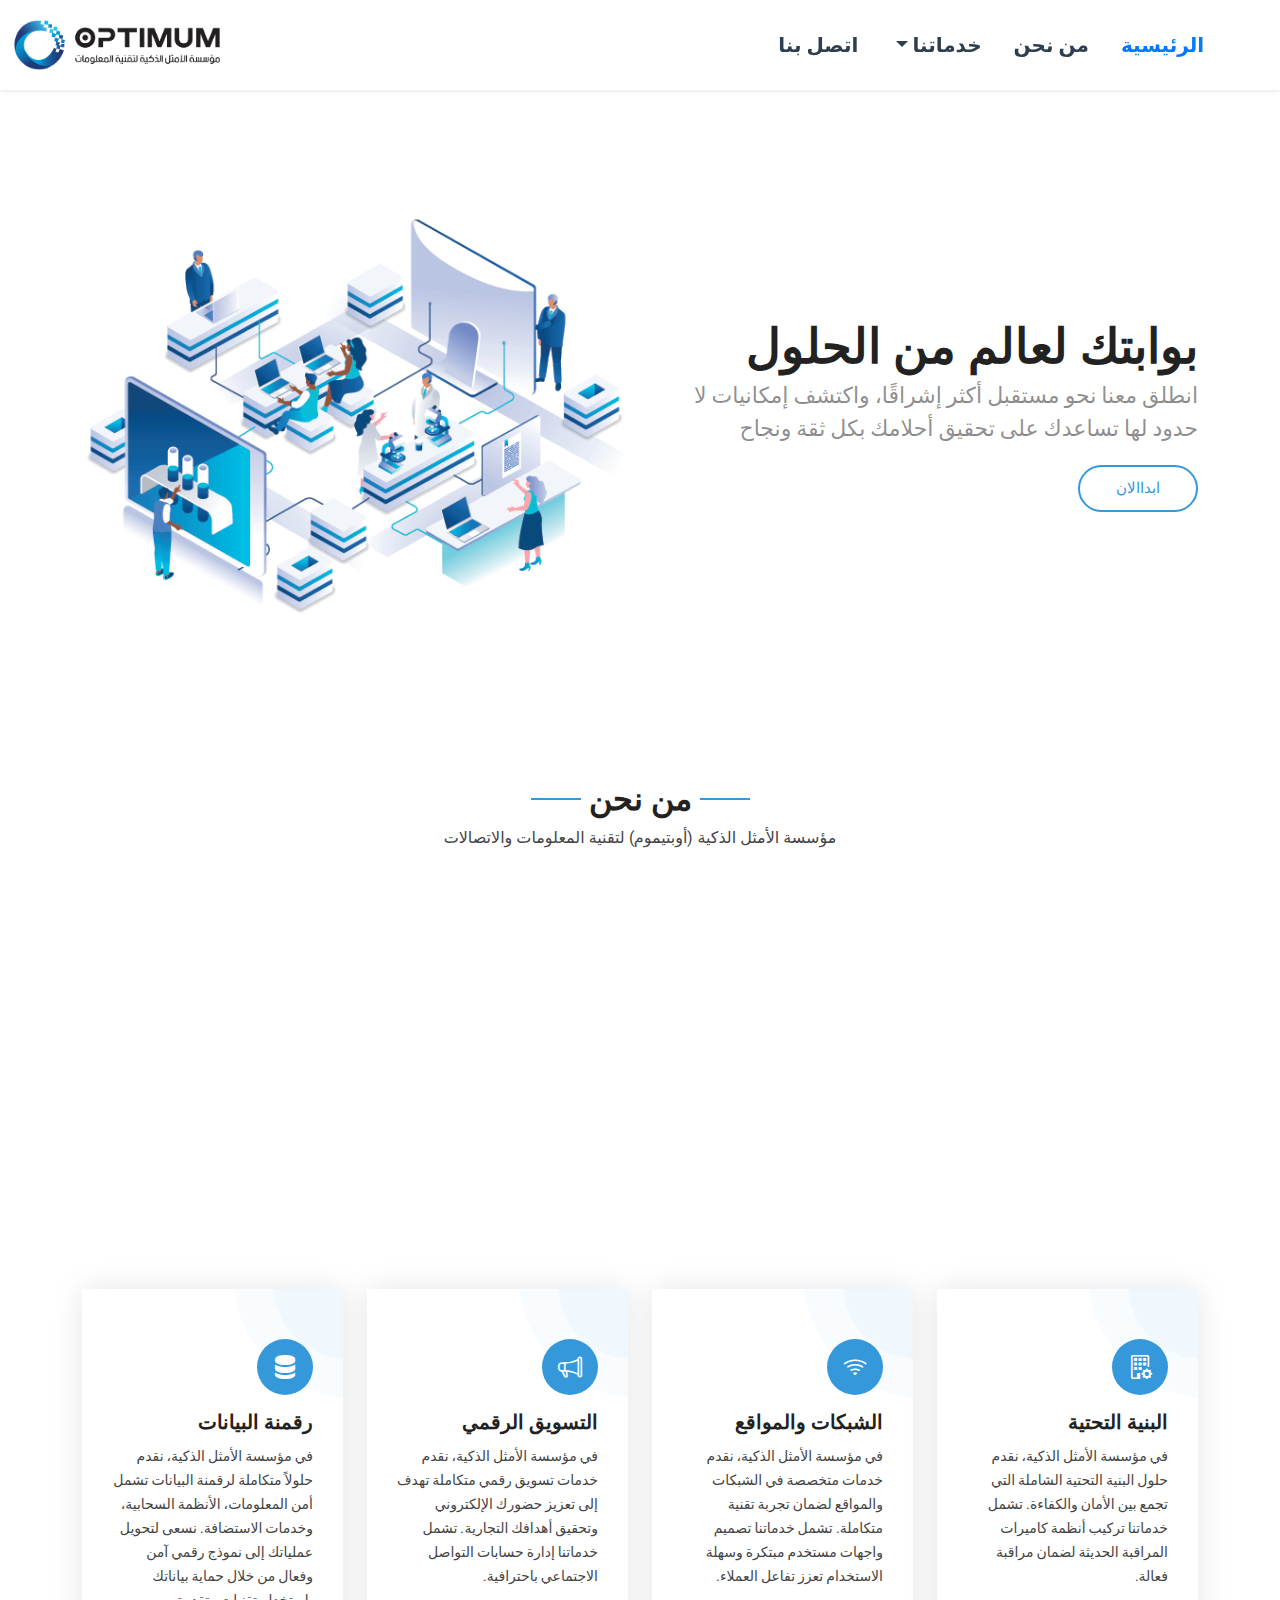
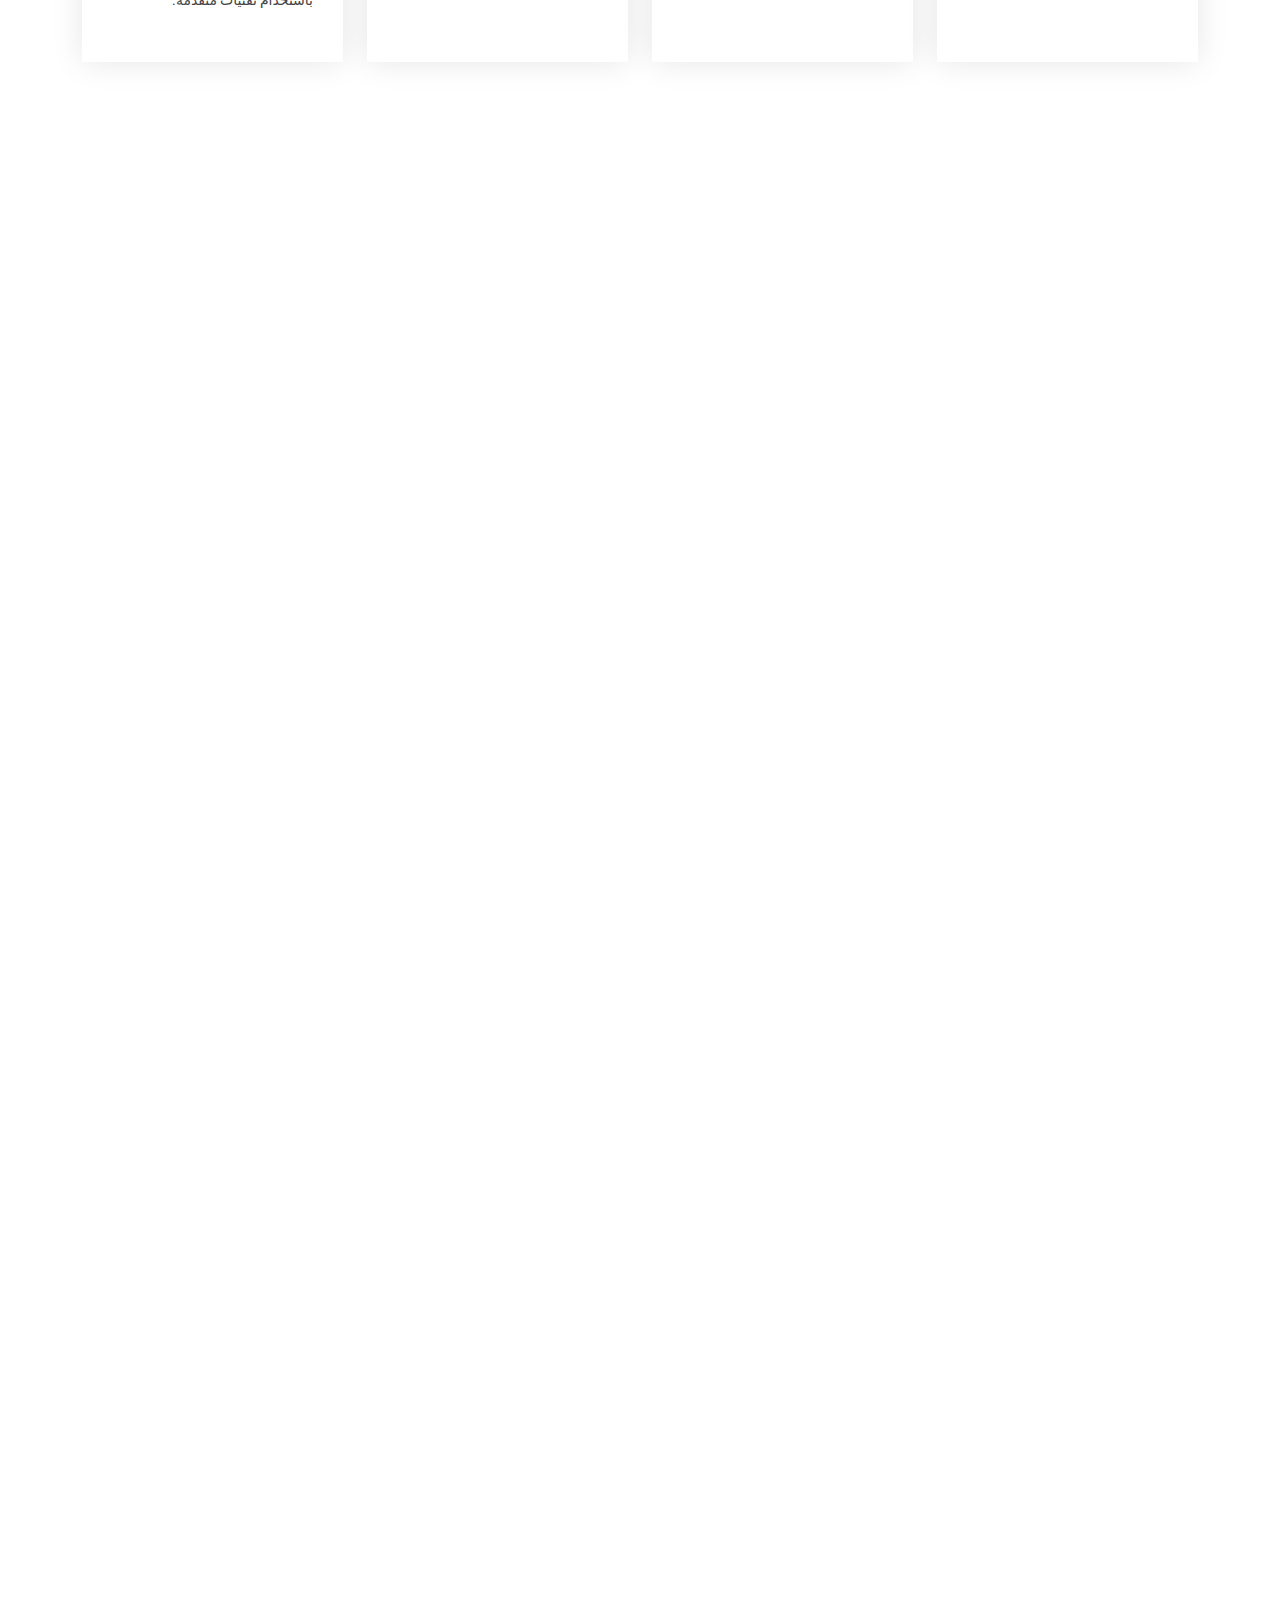
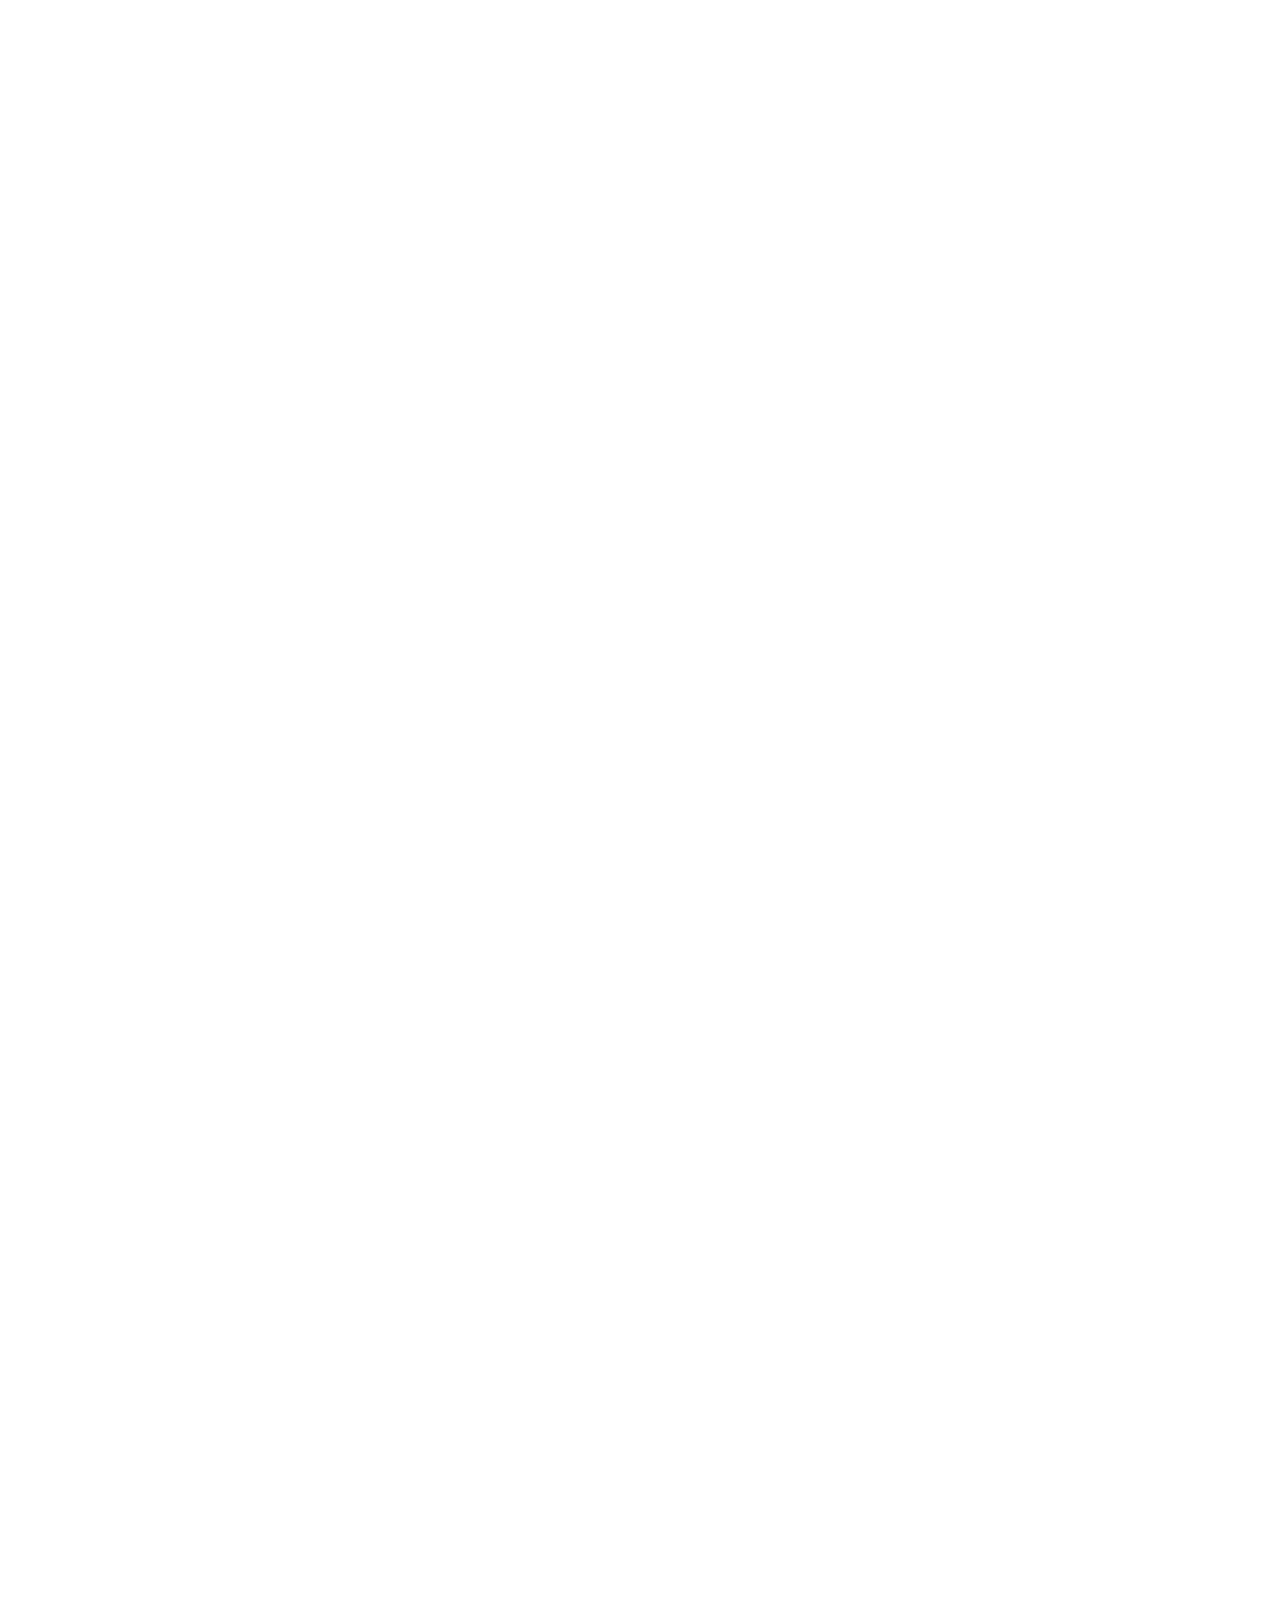
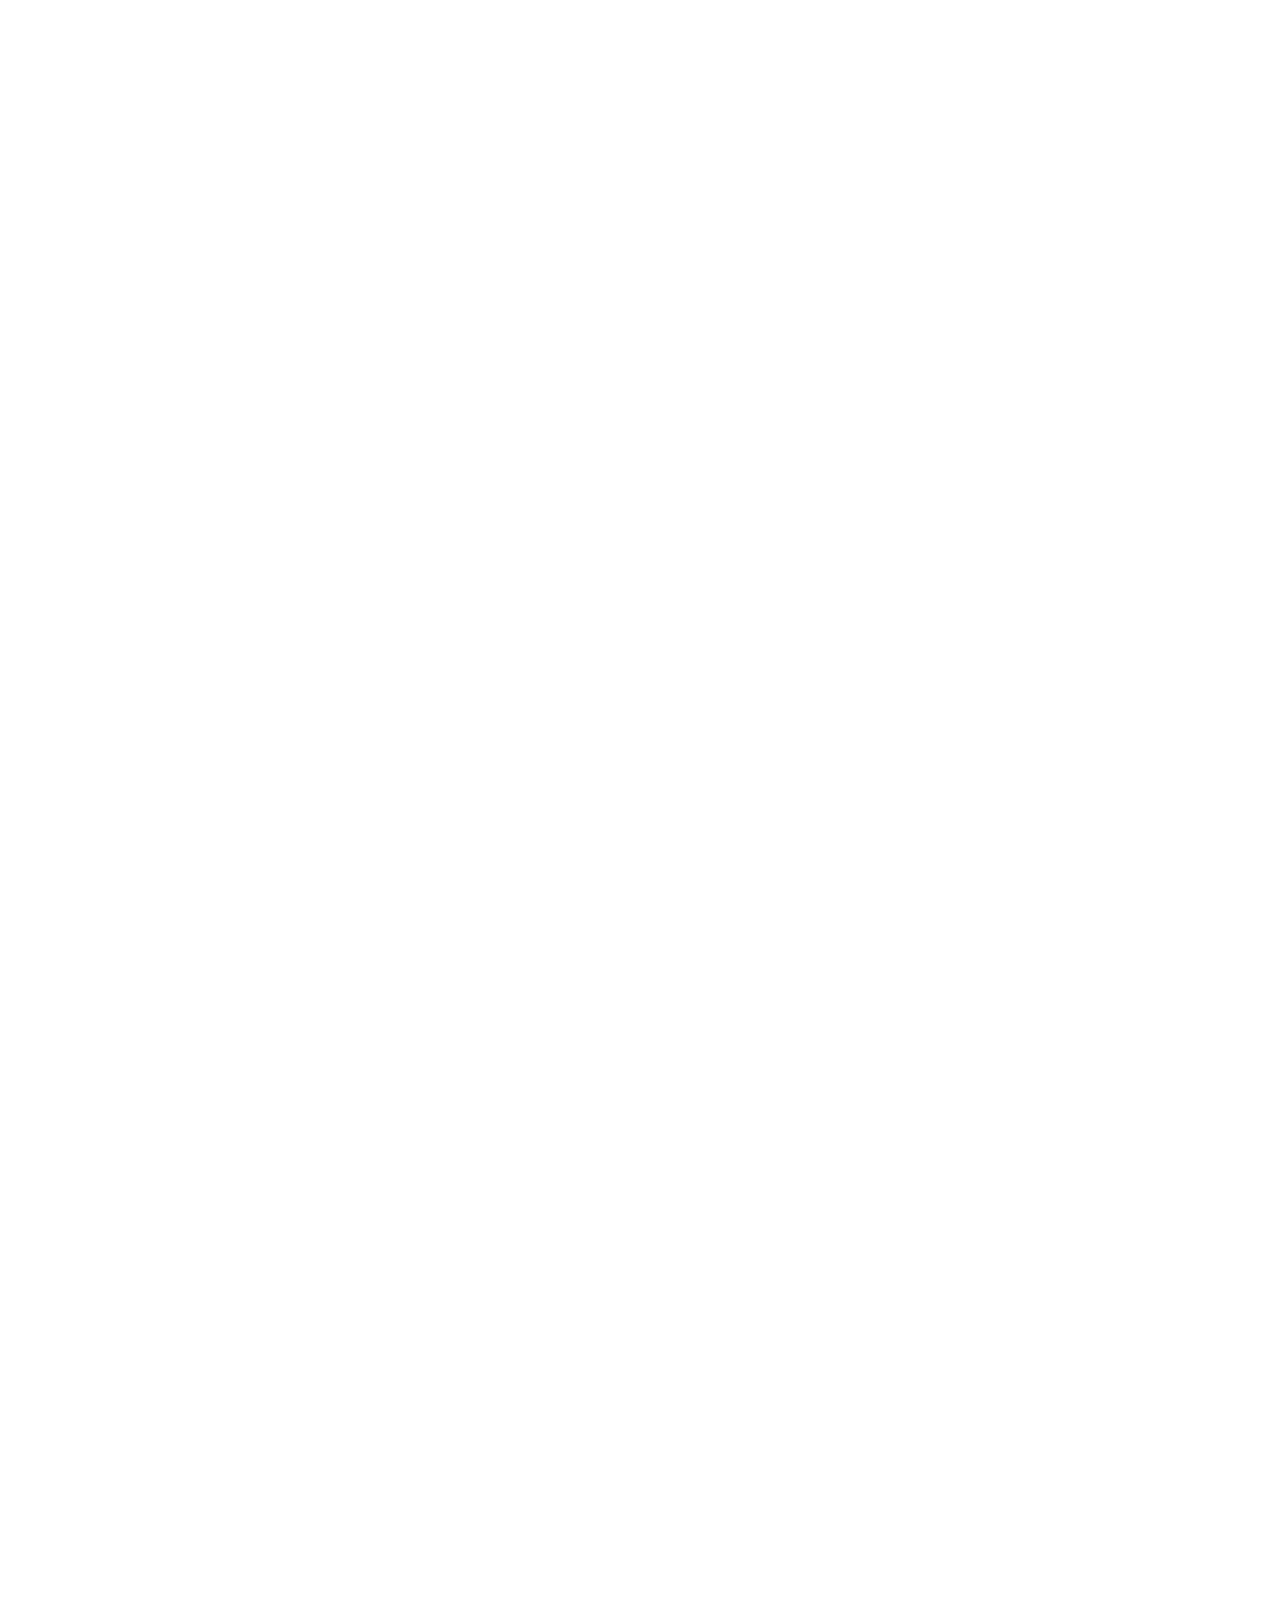
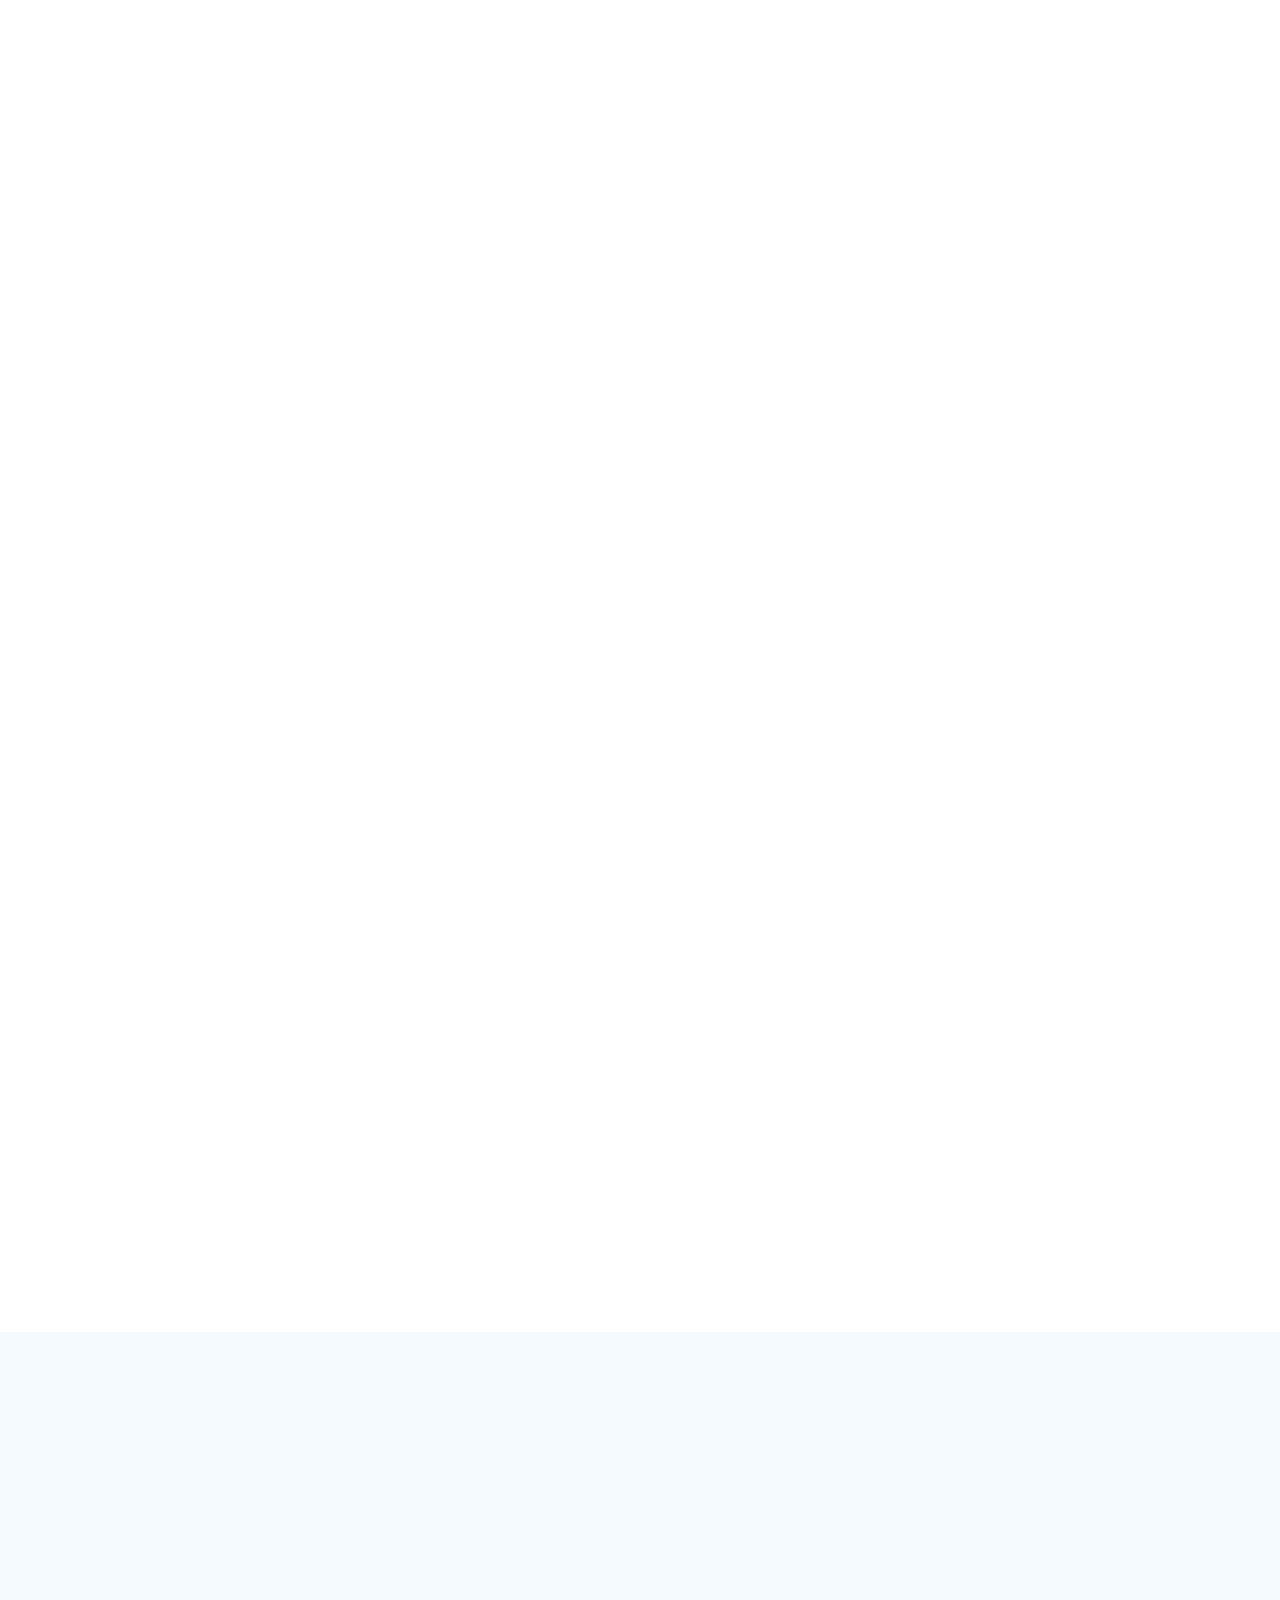
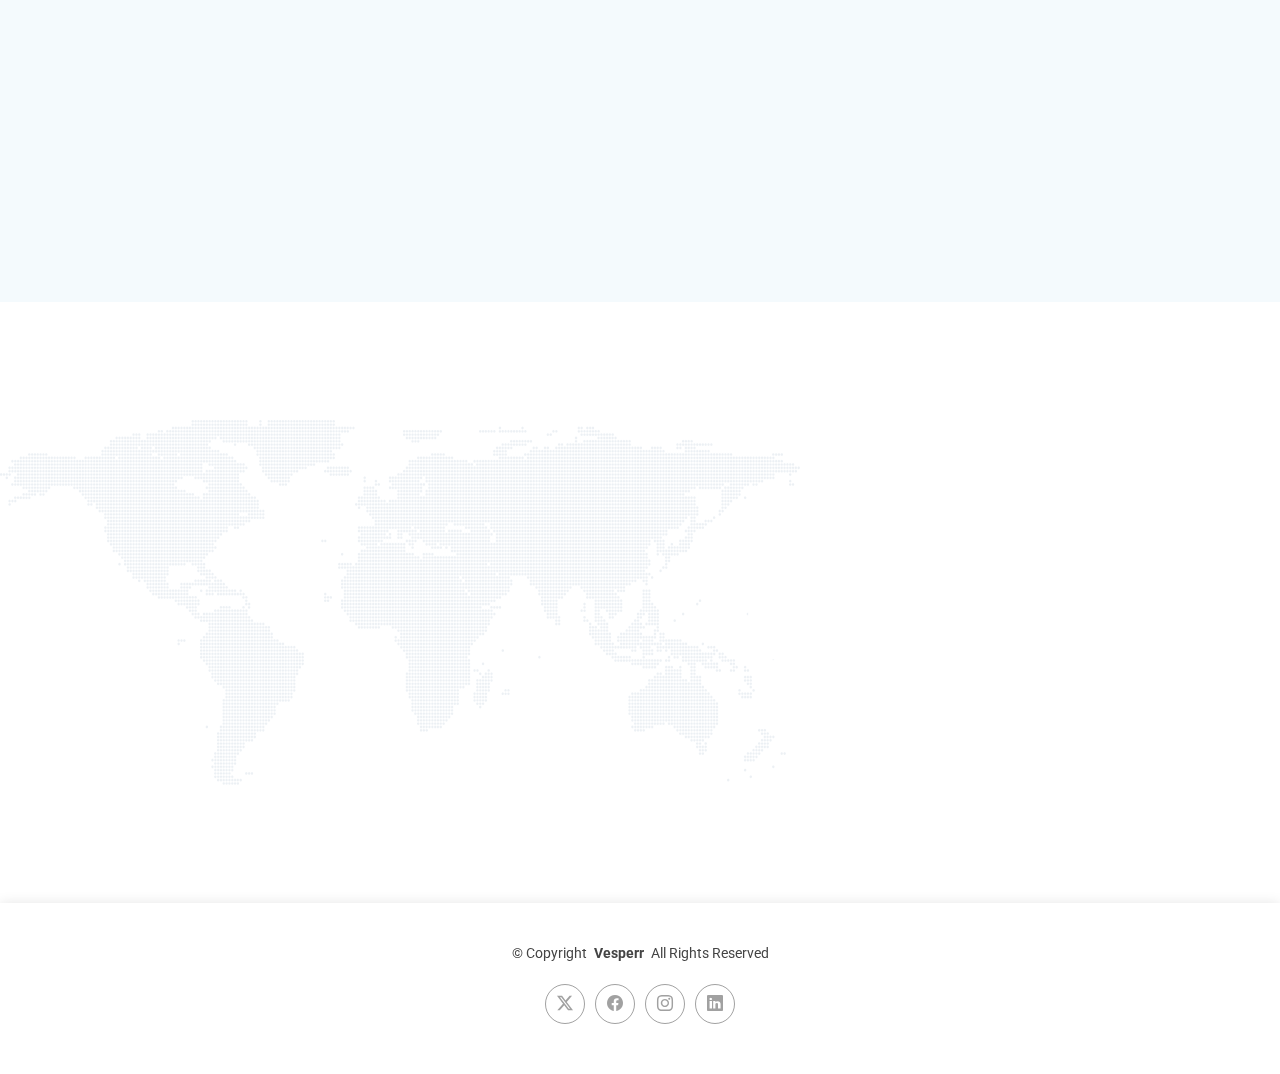
==== index.html @ 9bf0bbbc "first commit" ====
<!DOCTYPE html>
<html lang="en">
  <head>
    <meta charset="utf-8" />
    <meta content="width=device-width, initial-scale=1.0" name="viewport" />
    <title>Index - Vesperr Bootstrap Template</title>
    <meta name="description" content="" />
    <meta name="keywords" content="" />

    <!-- Favicons -->
    <link href="assets/img/favicon.png" rel="icon" />
    <link href="assets/img/apple-touch-icon.png" rel="apple-touch-icon" />

    <!-- Fonts -->
    <link href="https://fonts.googleapis.com" rel="preconnect" />
    <link href="https://fonts.gstatic.com" rel="preconnect" crossorigin />
    <link
      href="https://fonts.googleapis.com/css2?family=Roboto:ital,wght@0,100;0,300;0,400;0,500;0,700;0,900;1,100;1,300;1,400;1,500;1,700;1,900&family=Poppins:ital,wght@0,100;0,200;0,300;0,400;0,500;0,600;0,700;0,800;0,900;1,100;1,200;1,300;1,400;1,500;1,600;1,700;1,800;1,900&family=Raleway:ital,wght@0,100;0,200;0,300;0,400;0,500;0,600;0,700;0,800;0,900;1,100;1,200;1,300;1,400;1,500;1,600;1,700;1,800;1,900&display=swap"
      rel="stylesheet"
    />

    <!-- Vendor CSS Files -->
    <link
      href="assets/vendor/bootstrap/css/bootstrap.min.css"
      rel="stylesheet"
    />
    <link
      href="assets/vendor/bootstrap-icons/bootstrap-icons.css"
      rel="stylesheet"
    />
    <link href="assets/vendor/aos/aos.css" rel="stylesheet" />
    <link
      href="assets/vendor/glightbox/css/glightbox.min.css"
      rel="stylesheet"
    />
    <link href="assets/vendor/swiper/swiper-bundle.min.css" rel="stylesheet" />

    <!-- Main CSS File -->
    <link href="assets/css/main.css" rel="stylesheet" />
    <!--JS-->
    <script src="https://cdn.jsdelivr.net/npm/bootstrap@5.3.0/dist/js/bootstrap.bundle.min.js"></script>

    <!-- =======================================================
  * Template Name: Vesperr
  * Template URL: https://bootstrapmade.com/vesperr-free-bootstrap-template/
  * Updated: Aug 07 2024 with Bootstrap v5.3.3
  * Author: BootstrapMade.com
  * License: https://bootstrapmade.com/license/
  ======================================================== -->
  </head>

  <body class="index-page "data-bs-spy="scroll" data-bs-target="#navbar">
  
    <nav class="navbar navbar-expand-lg bg-white shadow-sm sticky-top">
      <div class="container-fluid">
        <!-- Logo -->
        <a class="navbar-brand" href="#">
          <img src="/assets/img/logoM.png" alt="logo" width="170" height="50">
        </a>
        
        <!-- Mobile Toggle Button -->
        <button class="navbar-toggler" type="button" data-bs-toggle="collapse" data-bs-target="#navbarSupportedContent" aria-controls="navbarSupportedContent" aria-expanded="false" aria-label="Toggle navigation">
          <span class="navbar-toggler-icon"></span>
        </button>
    
        <!-- Navigation Items -->
        <div class="collapse navbar-collapse" id="navbarSupportedContent">
          <ul class="navbar-nav ms-auto mb-2 mb-lg-0" dir="rtl">
            <!-- Home -->
            <li class="nav-item me-3">
              <a class="nav-link" href="#hero">الرئيسية</a>
            </li>
    
            <!-- About -->
            <li class="nav-item me-3">
              <a class="nav-link" href="#aboutt">من نحن</a>
            </li>
    
            <!-- Services Dropdown -->
            <li class="nav-item dropdown me-3">
              <a class="nav-link dropdown-toggle" href="#services" role="button" data-bs-toggle="dropdown" data-bs-auto-close="outside" aria-expanded="false">
                خدماتنا
              </a>
              <ul class="dropdown-menu dropdown-menu-end">
                <!--iNFUSTUC-->
                <li class="dropstart">
                  <a class="dropdown-item dropdown-toggle" data-bs-toggle="dropdown">
                    البنية التحتية
                  </a>
                  <ul class="dropdown-menu">
                    <li><a href="#surveillance-section" class="dropdown-item bg-light"  id="surveillance-link"> كاميرات المراقبة </a></li>
                    <li><a href="#Security-Door" class="dropdown-item bg-light"> البوابات الامنية </a></li>
                    <li><a href="#infu-card" class="dropdown-item bg-light"> البنية التحتية</a></li>
                    <li><a href="#bms-card" class="dropdown-item bg-light">  نظام إدارة المباني (BMS)</a></li>
                    <li><a href="#house-card" class="dropdown-item bg-light">  التحكم الذكي بالمنازل  </a></li>
                    <li><a href="#bio-card" class="dropdown-item bg-light">  الأجهزة البيومترية </a></li>
                  </ul>
                </li>

                    <!-- Networks Submenu -->
                    <li class="dropstart">
                      <a class="dropdown-item dropdown-toggle" data-bs-toggle="dropdown" href="#">
                        الشبكات والمواقع
                      </a>
                      <ul class="dropdown-menu">
                        <li><a href="#Network-card" class="dropdown-item bg-light">الشبكات والاتصالات</a></li>
                        <li><a href="#web-card" class="dropdown-item bg-light">تطوير المواقع</a></li>
                        <li><a href="#ui-card" class="dropdown-item bg-light">واجهات المستخدم UI/UX</a></li>
                        <li><a href="#cent-card" class="dropdown-item bg-light">  السنترالات</a></li>
                        <li><a href="#gps-card" class="dropdown-item bg-light">  GPS</a></li>
                      </ul>
                    </li>

                       <!-- Marketing Submenu -->
                       <li class="dropstart">
                        <a class="dropdown-item dropdown-toggle" data-bs-toggle="dropdown" href="#">
                          التسويق الرقمي
                        </a>
                        <ul class="dropdown-menu">
                          <li><a href="#social-card" class="dropdown-item bg-light"> إدارة حسابات التواصل الاجتماعي </a></li>
                          <li><a href="#analyes-card" class="dropdown-item bg-light"> تحليل واستراتيجيات </a></li>
                          <li><a href="#graph-card" class="dropdown-item bg-light">  تصميم الجرافيكي</a></li>
                          <li><a href="#plan-card" class="dropdown-item bg-light">   خطط تسويقية</a></li>
                          <li><a href="#seo-card" class="dropdown-item bg-light">  SEO/SEM </a></li>
                          <li><a href="#cgi-card" class="dropdown-item bg-light">   CGI/VFX</a></li>
                          <li><a href="#ppc-card" class="dropdown-item bg-light">  الدفع مقابل النقرة (PPC)</a></li>
                        </ul>
                      </li>

                <!-- Data Digitization Submenu -->
                <li class="dropstart">
                  <a class="dropdown-item dropdown-toggle" data-bs-toggle="dropdown">
                    رقمنة البيانات
                  </a>
                  <ul class="dropdown-menu">
                    <li><a href="#cyber-card" class="dropdown-item bg-light">امن المعلومات</a></li>
                    <li><a href="#cloud-card" class="dropdown-item bg-light">الانظمة السحابية</a></li>
                    <li><a href="#domain-card" class="dropdown-item bg-light">الاستضافات</a></li>
                  </ul>
                </li>
    
            
    
     
              </ul>
            </li>
    
            <!-- Contact -->
            <li class="nav-item me-3">
              <a class="nav-link active" aria-current="page" href="#contact">اتصل بنا</a>
            </li>
          </ul>
        </div>
      </div>
    </nav>

    <script>
      document.addEventListener("DOMContentLoaded", function() {
          document.querySelectorAll('a[href^="#"]').forEach(anchor => {
              anchor.addEventListener('click', function(event) {
                  let target = document.querySelector(this.getAttribute('href'));
                  if (target) {
                      event.preventDefault();
                      
                      let navbarHeight = document.querySelector('.navbar').offsetHeight; // Get navbar height
                      let targetPosition = target.getBoundingClientRect().top + window.scrollY - navbarHeight - 20; // Adjust offset
      
                      window.scrollTo({
                          top: targetPosition,
                          behavior: 'smooth'
                      });
                  }
              });
          });
      });
      </script>


    <script>
document.addEventListener("DOMContentLoaded", function () {
  let navbarToggler = document.querySelector(".navbar-toggler");
  let navbarCollapse = document.querySelector(".navbar-collapse");
  let navLinks = document.querySelectorAll(".navbar-nav .nav-link:not(.dropdown-toggle)");
  let finalDropdownItems = document.querySelectorAll(".dropdown-menu .dropdown-item:not(.dropdown-toggle)");
  let dropdownToggles = document.querySelectorAll(".dropdown-toggle");

  // Function to check if the screen width is mobile
  function isMobile() {
    return window.innerWidth <= 991; // You can adjust this value based on your breakpoint for mobile
  }

  // Toggle navbar collapse when clicking the toggler button (only for mobile)
  navbarToggler.addEventListener("click", function (event) {
    event.stopPropagation(); // Prevent triggering the document click event
    if (isMobile()) {
      if (navbarCollapse.classList.contains("show")) {
        new bootstrap.Collapse(navbarCollapse).hide();
      } else {
        new bootstrap.Collapse(navbarCollapse).show();
      }
    }
  });

  // Close navbar when clicking a normal link (not a dropdown)
  navLinks.forEach(function (link) {
    link.addEventListener("click", function () {
      if (isMobile()) {
        new bootstrap.Collapse(navbarCollapse).hide();
      }
    });
  });

  // Close navbar when clicking a final submenu item (not a submenu toggle)
  finalDropdownItems.forEach(function (item) {
    item.addEventListener("click", function () {
      if (isMobile()) {
        new bootstrap.Collapse(navbarCollapse).hide();
      }
    });
  });

  // Prevent dropdown toggles from closing the navbar
  dropdownToggles.forEach(function (toggle) {
    toggle.addEventListener("click", function (event) {
      event.stopPropagation(); // Prevents the click from closing the navbar
    });
  });

  // Close navbar when clicking anywhere outside of it (only for mobile)
  document.addEventListener("click", function (event) {
    if (isMobile() && navbarCollapse.classList.contains("show") && 
        !navbarCollapse.contains(event.target) && 
        !navbarToggler.contains(event.target)) {
      new bootstrap.Collapse(navbarCollapse).hide();
    }
  });
});




       </script>

    <script>
     document.getElementById("surveillance-link").addEventListener("click", function(event) {
    event.preventDefault(); // Prevent the default behavior
    
    // Scroll to the infrastructure section
    document.getElementById("infrastructure-section").scrollIntoView({
        behavior: 'smooth',
        block: 'start'
    });

    // Highlight the Surveillance Cameras card
    const card = document.querySelector(".card-body .card-title:contains('كاميرات المراقبة')").closest('.col-lg-4');
    card.classList.add("highlight");

    // Remove the highlight after 5 seconds
    setTimeout(function() {
        card.classList.remove("highlight");
    }, 5000);
});

    </script>
    
    <style>
      .highlight {
    border: 2px solid #ffcc00; /* Yellow border for highlighting */
    box-shadow: 0 0 10px rgba(255, 204, 0, 0.7); /* Optional glow effect */
}
    </style>
    <style>
    /* Custom styles for RTL dropdown menus */
    .navbar {
  background-color: #ffffff;
  box-shadow: 0 2px 10px rgba(0, 0, 0, 0.1);
  padding: 15px 0;
}

.navbar-brand img {
  height: 50px;
  width: auto;
}

/* Navigation links */
.navbar-nav .nav-link {
  color: #2c3e50;
  font-size: 16px;
  padding: 8px 15px;
  transition: color 0.3s ease;
}

.navbar-nav .nav-link:hover {
  color: #3498db;
}
/* Hilight the active link */
.nav-link.active {
  color: #3498db !important;
  font-weight: 800;
}

/* Dropdown styling */
.dropdown-menu {
  border: none;
  border-radius: 12px;
  box-shadow: 0 5px 20px rgba(0, 0, 0, 0.1);
  padding: 10px;
  min-width: 220px;
}

.dropdown-item {
  color: black !important;
  padding: 10px 15px;
  border-radius: 8px;
  text-align: right;
  transition: all 0.2s ease;
}

.dropdown-item:hover {
  background-color: #f8f9fa;
  color: #3498db;
  transform: translateX(-3px);
}

/* Sub-dropdown menu */
.dropstart .dropdown-menu {
  margin-right: 1px;
  border-radius: 12px;
}

/* Mobile menu button */
.navbar-toggler {
  border: none;
  padding: 0.5rem;
}

.navbar-toggler:focus {
  box-shadow: none;
  outline: none;
}

/* Mobile view adjustments */
@media (max-width: 991.98px) {
  .navbar-collapse {
    background-color: #ffffff;
    padding: 20px;
    border-radius: 15px;
    margin-top: 10px;
    box-shadow: 0 5px 15px rgba(0, 0, 0, 0.1);
  }

  .nav-item {
    margin: 5px 0;
  }

  .dropdown-menu {
    box-shadow: none;
    border: 1px solid #eee;
    margin-right: 15px;
  }
  
  .dropdown-item:hover {
    transform: none;
  }
}

/* RTL specific adjustments */
[dir="rtl"] .navbar-nav {
  padding-right: 0;
}

[dir="rtl"] .dropdown-item {
  text-align: right;
}

/* Remove default dropdown arrow */
/* .dropdown-toggle::after {
  display: none;
} */
    </style>
 
    <style>
 

/* Show submenu on hover (for desktop) */
@media (max-width: 576px) {
  .dropdown-item::before{
    transform: rotate(-90deg);
  }
}

.navbar-nav .nav-link.active {
    color: #007bff !important; /* Change color as needed */
    font-weight: bold;
}
.navbar-nav .nav-link {
    font-size: 20px; /* Adjust the size as needed */
    font-weight: bold; /* Optional: Make it bold */
}

    </style>

 
    <main class="main">
      <!-- Hero Section -->
      <section id="hero" class="hero section">
        <div class="container">
          <div class="row gy-4">
            <div class="col-lg-6 hero-img">
              <img
                src="assets/img/hero-img.png"
                class="img-fluid animated"
                alt=""
              />
            </div>
            <div class="col text-end d-flex flex-column justify-content-center">
              <h1>بوابتك لعالم من الحلول</h1>
              <p class="py-6">انطلق معنا نحو مستقبل أكثر إشراقًا، واكتشف إمكانيات لا حدود لها تساعدك على تحقيق أحلامك بكل ثقة ونجاح</p>
              <a href="#" class="btn-get-started align-self-end">ابداالان</a>
          </div>
        
          </div>
        </div>
      </section>
      <!-- /Hero Section -->

      <!-- Clients Section
      <section id="clients" class="clients section light-background">
        <div class="container" data-aos="fade-up">
          <div class="row gy-4">
         
          </div>
        </div>
      </section> -->
      <!-- /Clients Section -->

     
    <!-- About Section -->

  
<section id="aboutt" class="about section" dir="rtl">

  <!-- Section Title -->
  <div class="container section-title" data-aos="fade-up">
    <h2> من نحن </h2>
    <p>مؤسسة الأمثل الذكية (أوبتيموم) لتقنية المعلومات والاتصالات</p>
  </div><!-- End Section Title -->

  <div class="container">

    <div class="row gy-5">

      <div class="content col-xl-5 d-flex flex-column" data-aos="fade-up" data-aos-delay="100">
        <h3>شركة رائدة في تقديم الخدمات المتكاملة</h3>
        <p>
          نحن شركة رائدة في تقديم خدمات متكاملة لأصحاب الأعمال والشركات، بداية من البنية التحتية إلى التسويق الرقمي، الحلول الأمنية، الشبكات، ورقمنة البيانات.
        </p>
        <a href="#" class="about-btn align-self-center align-self-xl-start"><span>اعرف المزيد</span> <i class="bi bi-chevron-left"></i></a>
      </div>

      <div class="col-xl-7" data-aos="fade-up" data-aos-delay="200">
        <div class="row gy-4">

          <div class="col-md-6 icon-box position-relative">
            <i class="bi bi-eye"></i> <!-- Represents vision -->
            <h4><a  class="stretched-link"> رؤيتنا</a></h4>
            <p>ان نكون الشركة الرائدة والمفضلة في تقديم حلول التحول الرقمي والخدمات التقنية المتكاملة مع التوسع في الآسواق الناشئة وتقديم قيمة استثنائية لشركائنا وعملائنا</p>
          </div><!-- Icon-Box -->

          <div class="col-md-6 icon-box position-relative">
            <i class="bi bi-chat-text"></i> <!-- يرمز للتواصل والرسالة النصية -->

            <h4><a  class="stretched-link">رسالتنا </a></h4>
            <p>تمكين عملائنا من تحقيق أهدافهم التقنية والتسويقية من خلال تقديم خدمات متكاملة وشاملة تعتمد على الابتكار ,الجودة, والتقنيات الحديثة مع التركيز على دعم التحول الرقمي والمساهمة في بناء بيئة مستدامة</p>
          </div><!-- Icon-Box -->

       

      

        </div>
      </div>

    </div>

  </div>

</section><!-- /About Section -->


<section id="services" class="services section">
  <div class="container">
      <div class="row gy-4">
          <div class="col-xl-3 col-md-6">
              <div class="service-item service-digitization" dir="rtl">
                <i class="bi bi-server"></i>
                  <h4><a href="#digitization-section">رقمنة البيانات</a></h4>
                  <p>
                      في مؤسسة الأمثل الذكية، نقدم حلولاً متكاملة لرقمنة البيانات تشمل أمن المعلومات، الأنظمة السحابية، وخدمات الاستضافة. نسعى لتحويل عملياتك إلى نموذج رقمي آمن وفعال من خلال حماية بياناتك باستخدام تقنيات متقدمة.
                  </p>
              </div>
          </div>

          <div class="col-xl-3 col-md-6">
              <div class="service-item service-marketing" dir="rtl">
                  
                  <i class="bi bi-megaphone "></i>
                  <h4><a href="#marketing-section">التسويق الرقمي</a></h4>
                  <p>
                      في مؤسسة الأمثل الذكية، نقدم خدمات تسويق رقمي متكاملة تهدف إلى تعزيز حضورك الإلكتروني وتحقيق أهدافك التجارية. تشمل خدماتنا إدارة حسابات التواصل الاجتماعي باحترافية.
                  </p>
              </div>
          </div>

          <div class="col-xl-3 col-md-6">
              <div class="service-item service-networks" dir="rtl">
                  <i class="bi bi-wifi"></i>
                  <h4><a href="#networks-section">الشبكات والمواقع</a></h4>
                  <p>
                      في مؤسسة الأمثل الذكية، نقدم خدمات متخصصة في الشبكات والمواقع لضمان تجربة تقنية متكاملة. تشمل خدماتنا تصميم واجهات مستخدم مبتكرة وسهلة الاستخدام تعزز تفاعل العملاء.
                  </p>
              </div>
          </div>

          <div class="col-xl-3 col-md-6">
              <div class="service-item service-infrastructure" dir="rtl">
                <i class="bi bi-building-gear"></i>
                  <h4><a href="#infrastructure-section">البنية التحتية</a></h4>
                  <p>
                      في مؤسسة الأمثل الذكية، نقدم حلول البنية التحتية الشاملة التي تجمع بين الأمان والكفاءة. تشمل خدماتنا تركيب أنظمة كاميرات المراقبة الحديثة لضمان مراقبة فعالة.
                  </p>
              </div>
          </div>
      </div>
  </div>
</section>

 <!-- Custom Styles for All Sections -->
<style>
  /* Common Styles */
  .section-title-wrapper {
    text-align: center;
    margin-bottom: 3rem;
  }
  
  .section-icon {
    font-size: 3rem;
    margin-bottom: 1rem;
  }
  
  /* Infrastructure Section Styles */
  .infrastructure-section {
    background: linear-gradient(135deg, #f8f9fa 0%, #e9ecef 100%);
    padding: 6rem 0;
  }
  
  .infrastructure-section .card {
    border: none;
    background: rgba(255, 255, 255, 0.9);
    backdrop-filter: blur(10px);
    border-radius: 15px;
    transition: all 0.3s ease;
  }
  
  .infrastructure-section .card:hover {
    transform: translateY(-10px);
    box-shadow: 0 15px 30px rgba(0, 0, 0, 0.1);
  }
  
  .infrastructure-section .section-title::after {
    content: '';
    display: block;
    width: 80px;
    height: 4px;
    background: linear-gradient(90deg, #007bff, #00e1ff);
    margin: 15px auto 0;
    border-radius: 2px;
  }
  
  /* Networks Section Styles */
  .networks-section {
    background-color: #0a2540;
    padding: 6rem 0;
    color: white;
    position: relative;
    overflow: hidden;
  }
  
  .networks-section::before {
    content: '';
    position: absolute;
    top: 0;
    left: 0;
    right: 0;
    bottom: 0;
    background: url("data:image/svg+xml,%3Csvg width='60' height='60' viewBox='0 0 60 60' xmlns='http://www.w3.org/2000/svg'%3E%3Cg fill='none' fill-rule='evenodd'%3E%3Cg fill='%23ffffff' fill-opacity='0.05'%3E%3Cpath d='M36 34v-4h-2v4h-4v2h4v4h2v-4h4v-2h-4zm0-30V0h-2v4h-4v2h4v4h2V6h4V4h-4zM6 34v-4H4v4H0v2h4v4h2v-4h4v-2H6zM6 4V0H4v4H0v2h4v4h2V6h4V4H6z'/%3E%3C/g%3E%3C/g%3E%3C/svg%3E");
  }
  
  /* bar under title section */
  .networks-section .section-title::after {
    content: '';
    display: block;
    width: 80px;
    height: 4px;
    background: linear-gradient(90deg, #007bff, #00e1ff);
    margin: 15px auto 0;
    border-radius: 2px;
  }

  .networks-section .card {
    background: rgba(255, 255, 255, 0.1);
    border: 1px solid rgba(255, 255, 255, 0.2);
    backdrop-filter: blur(10px);
    border-radius: 20px;
    color: white;
  }
  
  .networks-section .card:hover {
    background: rgba(255, 255, 255, 0.15);
    transform: scale(1.02);
  }
  
  /* Digital Marketing Section Styles */
  .marketing-section {
    background: #ffffff;
    padding: 6rem 0;
  }
  
  .marketing-section .card {
    border: 2px solid #f8f9fa;
    border-radius: 30px;
    overflow: hidden;
    transition: all 0.3s ease;
  }
  
  .marketing-section .card::before {
    content: '';
    position: absolute;
    top: 0;
    left: 0;
    width: 100%;
    height: 5px;
    background: linear-gradient(90deg, #ff6b6b, #ffd93d);
    transform: scaleX(0);
    transition: transform 0.3s ease;
  }

      /* Bar under title */
  .marketing-section .section-title::after {
    content: '';
    display: block;
    width: 80px;
    height: 4px;
    background: linear-gradient(90deg,  #ff6b6b, #ffd93d);
    margin: 15px auto 0;
    border-radius: 2px;
  }
  
  .marketing-section .card:hover::before {
    transform: scaleX(1);
  }
  
  .marketing-section .card:hover {
    box-shadow: 0 10px 30px rgba(0, 0, 0, 0.1);
  }
  
  /* Data Digitization Section Styles */
  .digitization-section {
    background: #f8f9fa;
    padding: 6rem 0;
    position: relative;
  }
  
  .digitization-section::before {
    content: '';
    position: absolute;
    top: 0;
    left: 0;
    right: 0;
    bottom: 0;
    background: radial-gradient(circle at 50% 50%, rgba(0, 123, 255, 0.1) 0%, rgba(0, 123, 255, 0) 50%);
  }

  .digitization-section .section-title::after {
    content: '';
    display: block;
    width: 80px;
    height: 4px;
    background: linear-gradient(90deg, #007bff, #00e1ff);
    margin: 15px auto 0;
    border-radius: 2px;
  }
  
  .digitization-section .card {
    border: none;
    background: white;
    border-radius: 20px;
    box-shadow: 0 5px 15px rgba(0, 0, 0, 0.05);
    transition: all 0.3s ease;
  }
  
  .digitization-section .card:hover {
    transform: translateY(-5px) scale(1.01);
    box-shadow: 0 15px 30px rgba(0, 0, 0, 0.1);
  }
  
  /* Hover Effects for all sections */
  .service-icon {
    transition: all 0.3s ease;
  }
  
  .card:hover .service-icon {
    transform: scale(1.1);
    color: var(--bs-primary);
  }
  
  .list-check-item {
    display: flex;
    align-items: center;
    margin-bottom: 0.75rem;
    transition: all 0.3s ease;
  }
  
  .list-check-item:hover {
    /* transform: translateX(5px); */
    color: var(--bs-primary);
  }
  
  /* RTL Specific Styles */
  [dir="rtl"] .list-check-item i {
    margin-left: 0.5rem;
    margin-right: 0;
  }
  </style>
  
 

  <style>
    /* Common Styles */
    .section-title-wrapper {
        text-align: center;
        margin-bottom: 3rem;
    }

    .section-icon {
        font-size: 3rem;
        margin-bottom: 1rem;
    }

    /* Infrastructure Section */
    .infrastructure-section {
        background: linear-gradient(135deg, #f8f9fa 0%, #e9ecef 100%);
        padding: 6rem 0;
    }

    .infrastructure-section .card {
        border: none;
        background: rgba(255, 255, 255, 0.9);
        backdrop-filter: blur(10px);
        border-radius: 15px;
        transition: all 0.3s ease;
    }

    /* Networks Section */
    .networks-section {
        background-color: #0a2540;
        padding: 6rem 0;
        color: white;
        position: relative;
    }

    .networks-section .card {
        background: rgba(255, 255, 255, 0.1);
        border: 1px solid rgba(255, 255, 255, 0.2);
        backdrop-filter: blur(10px);
        border-radius: 20px;
        color: white;
    }

    /* Marketing Section */
    .marketing-section {
        background: #ffffff;
        padding: 6rem 0;
    }

    .marketing-section .card {
        border: 2px solid #f8f9fa;
        border-radius: 30px;
        overflow: hidden;
        transition: all 0.3s ease;
    }

    /* Digitization Section */
    .digitization-section {
        background: #f8f9fa;
        padding: 6rem 0;
        position: relative;
    }

    .digitization-section .card {
        border: none;
        background: white;
        border-radius: 20px;
        box-shadow: 0 5px 15px rgba(0, 0, 0, 0.05);
    }

    /* Hover Effects */
    .card:hover {
        transform: translateY(-5px);
        box-shadow: 0 15px 30px rgba(0, 0, 0, 0.1);
    }

    .list-check-item {
        display: flex;
        align-items: center;
        margin-bottom: 0.75rem;
        transition: all 0.3s ease;
        gap: 0.5rem;
    }
</style>


 <!-- Infrastructure Section -->
 <section class="infrastructure-section" id="infrastructure-section" dir="rtl" data-aos="fade-up">
  <div class="container">
      <div class="section-title-wrapper">
          <i class="bi bi-building-gear section-icon text-primary"></i>
          <h2 class="section-title mb-3">البنية التحتية</h2>
          <p class="lead text-muted">حلول متكاملة للبنية التحتية تجمع بين الأمان والكفاءة</p>
      </div>

      <div class="row g-4 mb-3 text-end">
          <!-- Surveillance Cameras -->
          <div class="col-lg-4 col-md-6" id="surveillance-section" data-aos="fade-up" data-aos-delay="100">
              <div class="card h-100">
                  <div class="card-body">
                      <div class="d-flex align-items-center mb-4">
                          <i class="bi bi-camera-video-fill fs-2 text-primary"></i>
                          <h4 class="card-title mb-0 me-3">كاميرات المراقبة</h4>
                      </div>
                      <div class="list-check-item">
                          <i class="bi bi-check-circle-fill text-success"></i>
                          <span>كاميرات عالية الدقة بتقنية 4K</span>
                      </div>
                      <div class="list-check-item">
                          <i class="bi bi-check-circle-fill text-success"></i>
                          <span>تسجيل على مدار 24 ساعة</span>
                      </div>
                      <div class="list-check-item">
                          <i class="bi bi-check-circle-fill text-success"></i>
                          <span>تخزين سحابي آمن</span>
                      </div>
                  </div>
              </div>
          </div>

          <!-- Security-Door -->
          <div class="col-lg-4 col-md-6" id="Security-Door" data-aos="fade-up" data-aos-delay="200">
              <div class="card h-100">
                  <div class="card-body">
                      <div class="d-flex align-items-center mb-4">
                          <i class="bi bi-shield-lock-fill fs-2 text-primary"></i>
                          <h4 class="card-title mb-0 me-3">  البوابات الامنية</h4>
                      </div>
                      <div class="list-check-item">
                          <i class="bi bi-check-circle-fill text-success"></i>
                          <span>بصمة الأصابع والوجه</span>
                      </div>
                      <div class="list-check-item">
                          <i class="bi bi-check-circle-fill text-success"></i>
                          <span>بطاقات ذكية</span>
                      </div>
                      <div class="list-check-item">
                          <i class="bi bi-check-circle-fill text-success"></i>
                          <span>تقارير دخول تفصيلية</span>
                      </div>
                  </div>
              </div>
          </div>

          <!-- infu-card" -->
          <div class="col-lg-4 col-md-6" id="infu-card" data-aos="fade-up" data-aos-delay="300">
              <div class="card h-100">
                  <div class="card-body">
                      <div class="d-flex align-items-center mb-4">
                        <i class="bi bi-tools fs-2 text-primary"></i> <!-- أيقونة الأدوات تمثل الصيانة والإصلاحات للبنية التحتية -->
                      
                          <h4 class="card-title mb-0 me-3">البنية التحتية</h4>
                      </div>
                      <div class="list-check-item">
                          <i class="bi bi-check-circle-fill text-success"></i>
                          <span>الأنظمة الأساسية التي تدعم تشغيل الأعمال والخدمات مثل الشبكات، والخوادم، والأنظمة الأمنية</span>
                      </div>
                      <div class="list-check-item">
                          <i class="bi bi-check-circle-fill text-success"></i>
                          <span>تحسين أداء النظام من خلال استخدام تقنيات حديثة</span>
                      </div>
                      <div class="list-check-item">
                          <i class="bi bi-check-circle-fill text-success"></i>
                          <span> ضمان الاستدامة والكفاءة في توفير الخدمات والموارد </span>
                      </div>
                  </div>
              </div>
          </div>
      </div>

      <div class="row g-4 mb-3 text-end">

        <div class="col-lg-4 col-md-6" id="bms-card" data-aos="fade-up" data-aos-delay="400">
          <div class="card h-100">
              <div class="card-body">
                  <div class="d-flex align-items-center mb-4">
                    <i class="bi bi-gear-fill fs-2 text-primary"></i> <!-- أيقونة التروس تشير للتحكم أو الإدارة -->
        
                      <h4 class="card-title mb-0 me-3">نظام إدارة المباني (BMS) </h4>
                  </div>
                  <div class="list-check-item">
                      <i class="bi bi-check-circle-fill text-success"></i>
                      <span>    مراقبة وتحكم في الأنظمة المختلفة مثل الإضاءة، التكييف، والأمن</span>
                  </div>
                  <div class="list-check-item">
                      <i class="bi bi-check-circle-fill text-success"></i>
                      <span> تحسين كفاءة الطاقة وتقليل التكاليف التشغيلية   </span>
                  </div>
                  <div class="list-check-item">
                      <i class="bi bi-check-circle-fill text-success"></i>
                      <span>  توفير بيئة مريحة وآمنة للمستخدمين عبر التحكم الذكي</span>
                  </div>
              </div>
          </div>
      </div>

      <div class="col-lg-4 col-md-6" id="house-card" data-aos="fade-up" data-aos-delay="500">
        <div class="card h-100">
            <div class="card-body">
                <div class="d-flex align-items-center mb-4">
                  <i class="bi bi-house-door-fill fs-2 text-primary"></i> <!-- أيقونة المنزل لتمثيل إدارة المباني -->
                    <h4 class="card-title mb-0 me-3"> التحكم الذكي بالمنازل</h4>
                </div>
                <div class="list-check-item">
                    <i class="bi bi-check-circle-fill text-success"></i>
                    <span>    إدارة الإضاءة، والتكييف، والأجهزة الكهربائية عن بعد</span>
                </div>
                <div class="list-check-item">
                    <i class="bi bi-check-circle-fill text-success"></i>
                    <span>تحسين استهلاك الطاقة من خلال أنظمة ذكية    </span>
                </div>
                <div class="list-check-item">
                    <i class="bi bi-check-circle-fill text-success"></i>
                    <span>  تكامل مع الأجهزة المحمولة لسهولة التحكم والمراقبة</span>
                </div>
            </div>
        </div>
    </div>

    <div class="col-lg-4 col-md-6" id="bio-card" data-aos="fade-up" data-aos-delay="600">
      <div class="card h-100">
          <div class="card-body">
              <div class="d-flex align-items-center mb-4">
                <i class="bi bi-fingerprint fs-2 text-primary"></i> <!-- أيقونة بصمة الإصبع -->
               
                  <h4 class="card-title mb-0 me-3">الأجهزة البيومترية</h4>
              </div>
              <div class="list-check-item">
                  <i class="bi bi-check-circle-fill text-success"></i>
                  <span>    تحديد الهوية باستخدام الخصائص البيولوجية مثل بصمات الأصابع أو ملامح الوجه  </span>
              </div>
              <div class="list-check-item">
                  <i class="bi bi-check-circle-fill text-success"></i>
                  <span> تعزيز الأمان من خلال التحقق الفريد والموثوق</span>
              </div>
              <div class="list-check-item">
                  <i class="bi bi-check-circle-fill text-success"></i>
                  <span>  تطبيقات في الحضور والانصراف، التحكم في الوصول، وتسجيل الدخول
                  </span>
              </div>
          </div>
      </div>
  </div>


      </div>
  </div>
</section>

<!-- Networks Section -->
<section class="networks-section" id="networks-section" dir="rtl" data-aos="fade-up">
  <div class="container gy-3">
      <div class="section-title-wrapper">
          <i class="bi bi-diagram-3 section-icon text-info"></i>
          <h2 class="section-title mb-3 text-white">الشبكات والمواقع</h2>
          <p class="lead opacity-75">حلول شبكات متطورة وتصميم مواقع احترافية</p>
      </div>
      <!--Row 1-->
      <div class="row g-4 mb-3">
          <!-- Network Infrastructure -->
          <div class="col-lg-4 col-md-6" id="Network-card" data-aos="fade-up" data-aos-delay="100">
              <div class="card h-100">
                  <div class="card-body">
                      <div class="d-flex align-items-center mb-4">
                          <i class="bi bi-hdd-network-fill fs-2 text-info"></i>
                          <h4 class="card-title mb-0 me-3">الشبكات والاتصالات  </h4>
                      </div>
                      <div class="list-check-item">
                          <i class="bi bi-check-circle-fill text-info"></i>
                          <span>شبكات سلكية ولاسلكية</span>
                      </div>
                      <div class="list-check-item">
                          <i class="bi bi-check-circle-fill text-info"></i>
                          <span>حماية متقدمة</span>
                      </div>
                      <div class="list-check-item">
                          <i class="bi bi-check-circle-fill text-info"></i>
                          <span>دعم فني 24/7</span>
                      </div>
                  </div>
              </div>
          </div>

          <!-- Website Design -->
          <div class="col-lg-4 col-md-6" id="web-card" data-aos="fade-up" data-aos-delay="200">
              <div class="card h-100">
                  <div class="card-body">
                      <div class="d-flex align-items-center mb-4">
                          <i class="bi bi-laptop fs-2 text-info"></i>
                          <h4 class="card-title mb-0 me-3">تطوير المواقع</h4>
                      </div>
                      <div class="list-check-item">
                          <i class="bi bi-check-circle-fill text-info"></i>
                          <span>تصميم عصري متجاوب</span>
                      </div>
                      <div class="list-check-item">
                          <i class="bi bi-check-circle-fill text-info"></i>
                          <span>لوحة تحكم سهلة</span>
                      </div>
                      <div class="list-check-item">
                          <i class="bi bi-check-circle-fill text-info"></i>
                          <span>تحسين محركات البحث</span>
                      </div>
                  </div>
              </div>
          </div>

          <!-- Cloud Solutions -->
          <div class="col-lg-4 col-md-6" id="ui-card" data-aos="fade-up" data-aos-delay="300">
              <div class="card h-100">
                  <div class="card-body">
                      <div class="d-flex align-items-center mb-4">
                        <i class="bi bi-palette-fill fs-2 text-info"></i> <!-- تمثل الألوان والتصميم الجرافيكي -->
                      
                          <h4 class="card-title mb-0 me-3">واجهات المستخدم UI/UX
                          </h4>
                      </div>
                      <div class="list-check-item">
                          <i class="bi bi-check-circle-fill text-info"></i>
                          <span>تجربة مستخدم سلسة وتفاعلية </span>
                      </div>
                      <div class="list-check-item">
                          <i class="bi bi-check-circle-fill text-info"></i>
                          <span>تصميم جذاب ومتناسق بصريًا  </span>
                      </div>
                      <div class="list-check-item">
                          <i class="bi bi-check-circle-fill text-info"></i>
                          <span>تحسين سهولة الاستخدام والتنقل </span>
                      </div>
                  </div>
              </div>
          </div>
      </div>

      <div class="row g-4 mb-3"> <!--Row 2-->

        <div class="col-lg-4 col-md-6" id="cent-card" data-aos="fade-up" data-aos-delay="400">
          <div class="card h-100">
              <div class="card-body">
                  <div class="d-flex align-items-center mb-4">
                  
                      <i class="bi bi-telephone-fill fs-2 text-info"></i> <!-- أيقونة الهاتف -->
                      <h4 class="card-title mb-0 me-3">السنترالات  </h4>
                  </div>
                  <div class="list-check-item">
                      <i class="bi bi-check-circle-fill text-info"></i>
                      <span>  توزيع المكالمات بكفاءة وتحسين الاتصال الداخلي</span>
                  </div>
                  <div class="list-check-item">
                      <i class="bi bi-check-circle-fill text-info"></i>
                      <span> حويل المكالمات تلقائيًا وفقًا للإعدادات المحددة</span>
                  </div>
                  <div class="list-check-item">
                      <i class="bi bi-check-circle-fill text-info"></i>
                      <span>  دعم تقنيات VoIP لتقليل التكلفة وزيادة المرونة</span>
                  </div>
              </div>
          </div>
      </div>

      <div class="col-lg-4 col-md-6" id="gps-card" data-aos="fade-up" data-aos-delay="500">
        <div class="card h-100">
            <div class="card-body">
                <div class="d-flex align-items-center mb-4">
      
                    <i class="bi bi-pin-map-fill fs-2 text-info"></i> <!-- أيقونة تحديد المواقع على الخريطة -->
                    <h4 class="card-title mb-0 me-3">  GPS</h4>
                </div>
                <div class="list-check-item">
                    <i class="bi bi-check-circle-fill text-info"></i>
                    <span>  تكامل مع التطبيقات والخرائط لتحسين تجربة المستخدم</span>
                </div>
                <div class="list-check-item">
                    <i class="bi bi-check-circle-fill text-info"></i>
                    <span> تحديد المواقع بدقة عالية في الوقت الفعلي</span>
                </div>
                <div class="list-check-item">
                    <i class="bi bi-check-circle-fill text-info"></i>
                    <span>  توجيه ذكي للمسارات لتقليل الوقت والتكلفة</span>
                </div>
            </div>
        </div>
    </div>
     </div>
  </div>


     


</section>

<!-- Marketing Section -->
<section class="marketing-section" id="marketing-section" dir="rtl" data-aos="fade-up">
  <div class="container">
      <div class="section-title-wrapper">
          <i class="bi bi-megaphone section-icon text-danger"></i>
          <h2 class="section-title mb-3">التسويق الرقمي</h2>
          <p class="lead">استراتيجيات تسويقية مبتكرة لنمو أعمالك</p>
      </div>

      <div class="row g-4">
     
              <!-- Content Marketing -->
              <div class="col-lg-4 col-md-6" id="social-card" data-aos="fade-up" data-aos-delay="100">
                <div class="card h-100">
                    <div class="card-body">
                        <div class="d-flex align-items-center mb-4">
                          <i class="bi bi-share-fill fs-2 text-danger"></i>
                            <h4 class="card-title mb-0 me-3">إدارة حسابات التواصل الاجتماعي </h4>
                        </div>
                        <div class="list-check-item">
                            <i class="bi bi-check-circle-fill text-danger"></i>
                            <span> تنسيق ونشر المحتوى بانتظام</span>
                        </div>
                        <div class="list-check-item">
                            <i class="bi bi-check-circle-fill text-danger"></i>
                            <span> تحليل الأداء والتفاعل مع الجمهور</span>
                        </div>
                        <div class="list-check-item">
                            <i class="bi bi-check-circle-fill text-danger"></i>
                            <span> استخدام أدوات الجدولة والإدارة لتحسين الكفاءة</span>
                        </div>
                    </div>
                </div>
            </div>

         
             <!-- Content Marketing -->
             <div class="col-lg-4 col-md-6" id="analyes-card" data-aos="fade-up" data-aos-delay="200">
              <div class="card h-100">
                  <div class="card-body">
                      <div class="d-flex align-items-center mb-4">
                        <i class="bi bi-clipboard-check fs-2 text-danger"></i> <!-- أيقونة التحقق لتمثيل تنفيذ الاستراتيجيات -->
               
                          <h4 class="card-title mb-0 me-3"> تحليل واستراتيجيات </h4>
                      </div>
                      <div class="list-check-item">
                          <i class="bi bi-check-circle-fill text-danger"></i>
                          <span> جمع وتحليل سلوك العملاء   </span>
                      </div>
                      <div class="list-check-item">
                          <i class="bi bi-check-circle-fill text-danger"></i>
                          <span>     تطوير استراتيجيات </span>
                      </div>
                      <div class="list-check-item">
                          <i class="bi bi-check-circle-fill text-danger"></i>
                          <span>  استخدام التسويق عبر المحتوى والشبكات الاجتماعية    </span>
                      </div>
                  </div>
              </div>
          </div>

           <!-- Content Marketing -->
           <div class="col-lg-4 col-md-6" id="graph-card" data-aos="fade-up" data-aos-delay="300">
            <div class="card h-100">
                <div class="card-body">
                    <div class="d-flex align-items-center mb-4">
                  
                      <i class="bi bi-image fs-2 text-danger"></i> <!-- أيقونة الصورة تمثل الصور والفنون البصرية -->
                        <h4 class="card-title mb-0 me-3">تصميم الجرافيكي </h4>
                    </div>
                    <div class="list-check-item">
                        <i class="bi bi-check-circle-fill text-danger"></i>
                        <span> إنشاء تصاميم مرئية جذابة ومؤثرة للعلامات التجارية</span>
                    </div>
                    <div class="list-check-item">
                        <i class="bi bi-check-circle-fill text-danger"></i>
                        <span>تحسين تجربة المستخدم من خلال تصاميم متناسقة وسهلة الفهم </span>
                    </div>
                    <div class="list-check-item">
                        <i class="bi bi-check-circle-fill text-danger"></i>
                        <span> تطوير تصاميم تواكب الاتجاهات الحديثة وتعكس هوية العلامة التجارية</span>
                    </div>
                </div>
            </div>
        </div>


         <!-- PLANS Marketing -->
         <div class="col-lg-4 col-md-6" id="plan-card" data-aos="fade-up" data-aos-delay="400">
          <div class="card h-100">
              <div class="card-body">
                  <div class="d-flex align-items-center mb-4">
                    <i class="bi bi-clipboard-data fs-2 text-danger"></i> <!-- أيقونة البيانات تمثل تخطيط وتحليل البيانات التسويقية -->
                  
                      <h4 class="card-title mb-0 me-3"> خطط تسويقية</h4>
                  </div>
                  <div class="list-check-item">
                      <i class="bi bi-check-circle-fill text-danger"></i>
                      <span>  تحليل السوق وتحديد الفئة المستهدفة بدقة </span>
                  </div>
                  <div class="list-check-item">
                      <i class="bi bi-check-circle-fill text-danger"></i>
                      <span> وضع أهداف قابلة للقياس وتحقيقها ضمن إطار زمني محدد</span>
                  </div>
                  <div class="list-check-item">
                      <i class="bi bi-check-circle-fill text-danger"></i>
                      <span> اختيار القنوات التسويقية المناسبة مثل وسائل التواصل الاجتماعي، البريد الإلكتروني، والإعلانات الرقمية</span>
                  </div>
              </div>
          </div>
      </div>

               <!-- Content Marketing -->
               <div class="col-lg-4 col-md-6" id="seo-card" data-aos="fade-up" data-aos-delay="500">
                <div class="card h-100">
                    <div class="card-body">
                        <div class="d-flex align-items-center mb-4">
                       
                          <i class="bi bi-search fs-2 text-danger"></i> <!-- أيقونة العدسة المكبرة تمثل البحث وتحسين محركات البحث -->
                            <h4 class="card-title mb-0 me-3"> 
                              SEO/SEM (تحسين محركات البحث والتسويق عبر الإنترنت)</h4>
                        </div>
                        <div class="list-check-item">
                            <i class="bi bi-check-circle-fill text-danger"></i>
                            <span>     SEO: تحسين ترتيب الموقع في نتائج محركات البحث من خلال تقنيات مثل تحسين الكلمات المفتاحية، بناء الروابط، وتحسين تجربة المستخدم </span>
                        </div>
                        <div class="list-check-item">
                            <i class="bi bi-check-circle-fill text-danger"></i>
                            <span>   SEM: استراتيجيات مدفوعة لزيادة الظهور في محركات البحث عبر الإعلانات المدفوعة مثل Google Ads</span>
                        </div>
                        <div class="list-check-item">
                            <i class="bi bi-check-circle-fill text-danger"></i>
                            <span> زيادة حركة المرور إلى الموقع، وتحسين تجربة المستخدم، وتعزيز الظهور الرقمي للموقع</span>
                        </div>
                    </div>
                </div>
            </div>

                 <!-- Content Marketing -->
                 <div class="col-lg-4 col-md-6" id="cgi-card" data-aos="fade-up" data-aos-delay="600">
                  <div class="card h-100">
                      <div class="card-body">
                          <div class="d-flex align-items-center mb-4">
                 
                            <i class="bi bi-film fs-2 text-danger"></i> <!-- أيقونة الفيلم تمثل صناعة الأفلام والتأثيرات البصرية -->
                              <h4 class="card-title mb-0 me-3"> 
                                الرسومات الحاسوبية (CGI) والتأثيرات البصرية (VFX)</h4>
                          </div>
                          <div class="list-check-item">
                              <i class="bi bi-check-circle-fill text-danger"></i>
                              <span>      CGI: إنشاء رسومات ومشاهد ثلاثية الأبعاد باستخدام الحاسوب في الأفلام، الألعاب، والإعلانات </span>
                          </div>
                          <div class="list-check-item">
                              <i class="bi bi-check-circle-fill text-danger"></i>
                              <span>   VFX: إضافة التأثيرات البصرية المتقدمة إلى الفيديوهات لجعل المشاهد أكثر تأثيرًا وجاذبية </span>
                          </div>
                          <div class="list-check-item">
                              <i class="bi bi-check-circle-fill text-danger"></i>
                              <span>استخدام تقنيات مثل الإضاءة والظلال الواقعية، الانبعاثات، التلاعب بالتصوير، والمؤثرات الخاصة لتحسين جودة العمل الفني   </span>
                          </div>
                          <div class="card-footer d-flex justify-content-end">
                            <a href="#" data-bs-toggle="modal" data-bs-target="#exampleModal" class="text-danger">اضغط هنا لمعرفة المزيد</a>

                        </div>
                      </div>
                      
                  </div>
<!-- Bootstrap Modal -->
<div class="modal fade" id="exampleModal" tabindex="-1" aria-labelledby="exampleModalLabel" aria-hidden="true">
  <div class="modal-dialog modal-lg"> <!-- Use modal-lg for a larger modal -->
      <div class="modal-content">
          <div class="modal-header">
            <div class="position-absolute start-0 p-2">
              <button type="button" class="btn-close" data-bs-dismiss="modal" aria-label="Close"></button>
          </div>
              <h5 class="modal-title" id="exampleModalLabel">ما هو CGI و VFX؟</h5>
             

            
          </div>
          <div class="modal-body">
              <!-- Video Embed -->
           
                <video width="100%" height="480px" controls>
                  <source src="/assets/img/cgi.mp4" type="video/mp4">
                  متصفحك لا يدعم تشغيل الفيديو.
              </video>
           

              <!-- Explanation Text -->
              <p class="mt-3">
                  تستخدم تقنيات <strong>CGI</strong> (الرسومات الحاسوبية) في إنشاء مشاهد ثلاثية الأبعاد للأفلام والألعاب،
                  بينما تعمل <strong>VFX</strong> (التأثيرات البصرية) على تحسين وتعديل المشاهد لجعلها أكثر واقعية وإثارة.
                  يتم دمج هذه التقنيات لإنشاء لقطات مذهلة لا يمكن تصويرها في العالم الحقيقي.
              </p>
          </div>
          <div class="modal-footer">
            <button type="button" class="btn btn-outline-danger" data-bs-dismiss="modal">إغلاق</button>
        </div>
        
      </div>
  </div>
</div>

                 
              </div>
    
                 <!-- PPC Marketing -->
                 <div class="col-lg-4 col-md-6" id="ppc-card" data-aos="fade-up" data-aos-delay="700">
                  <div class="card h-100">
                      <div class="card-body">
                          <div class="d-flex align-items-center mb-4">
                            <i class="bi bi-cash-coin  fs-2 text-danger"></i> <!-- أيقونة العملات تمثل الدفع مقابل النقرة في إعلانات PPC -->
                
                              <h4 class="card-title mb-0 me-3">  الدفع مقابل النقرة (PPC)</h4>
                          </div>
                          <div class="list-check-item">
                              <i class="bi bi-check-circle-fill text-danger"></i>
                              <span>     إعداد حملات إعلانات فعّالة حسب أهدافك التجارية باستخدام منصات مثل Google Ads وFacebook Ads، حيث تدفع مقابل كل نقرة على الإعلان.</span>
                          </div>
                          <div class="list-check-item">
                              <i class="bi bi-check-circle-fill text-danger"></i>
                              <span>   إعلانات مؤثرة: إنشاء إعلانات جذابة وفعّالة تزيد من التفاعل وتحفز على النقرات.</span>
                          </div>
                          <div class="list-check-item">
                              <i class="bi bi-check-circle-fill text-danger"></i>
                              <span>تحليل مستمر وتحسين: متابعة أداء الحملة وتحليل النتائج لتحسين استراتيجيات الإعلان وزيادة العوائد. </span>
                          </div>
                      </div>
                  </div>
              </div>
    </div>
</div>
</div>
</div>
</div>
</div>
</section>

<!-- Digitization Section -->
<section class="digitization-section" id="digitization-section" dir="rtl" data-aos="fade-up" >
<div class="container">
<div class="section-title-wrapper">
<i class="bi bi-database-fill section-icon text-primary"></i>
<h2 class="section-title mb-3" data-aos="fade-up">رقمنة البيانات</h2>
<p class="lead text-muted">حلول متكاملة لتحويل وحماية بياناتك الرقمية</p>
</div>

<div class="row g-4">
<!-- Data Entry -->
<div class="col-lg-4 col-md-6" id="domain-card" data-aos="fade-up" data-aos-delay="100">
<div class="card h-100">
<div class="card-body">
    <div class="d-flex align-items-center mb-4">
        <i class="bi bi-keyboard-fill fs-2 text-primary"></i>
        <h4 class="card-title mb-0 me-3" >الاستضافات</h4>
    </div>
    <div class="list-check-item">
        <i class="bi bi-check-circle-fill text-primary"></i>
        <span>تكامل سلس مع الخدمات المختلفة</span>
    </div>
    <div class="list-check-item">
        <i class="bi bi-check-circle-fill text-primary"></i>
        <span> أمان وحماية عالية </span>
    </div>
    <div class="list-check-item">
        <i class="bi bi-check-circle-fill text-primary"></i>
        <span> موثوقة وسريعة</span>
    </div>
</div>
</div>
</div>

<!-- Document Scanning -->
<div class="col-lg-4 col-md-6" id="cloud-card" data-aos="fade-up" data-aos-delay="200">
<div class="card h-100">
<div class="card-body">
    <div class="d-flex align-items-center mb-4">
   
        <i class="bi bi-cloud-fill fs-2 text-primary"></i>
        <h4 class="card-title mb-0 me-3" >الانظمة السحابية</h4>
    </div>
    <div class="list-check-item">
        <i class="bi bi-check-circle-fill text-primary"></i>
        <span> تخزين آمن ومرن </span>
    </div>
    <div class="list-check-item">
        <i class="bi bi-check-circle-fill text-primary"></i>
        <span>وصول سريع من أي مكان </span>
    </div>
    <div class="list-check-item">
        <i class="bi bi-check-circle-fill text-primary"></i>
        <span>تحديثات تلقائية مستمرة </span>
    </div>
</div>
</div>
</div>

<!-- Data Security -->
<div class="col-lg-4 col-md-6" id="cyber-card" data-aos="fade-up" data-aos-delay="300" >
<div class="card h-100" >
<div class="card-body">
    <div class="d-flex align-items-center mb-4">
        <i class="bi bi-shield-lock-fill fs-2 text-primary"></i>
        <h4 class="card-title mb-0 me-3" >أمن المعلومات</h4>
    </div>
    <div class="list-check-item">
        <i class="bi bi-check-circle-fill text-primary"></i>
        <span>تشفير متقدم</span>
    </div>
    <div class="list-check-item">
        <i class="bi bi-check-circle-fill text-primary"></i>
        <span>نسخ احتياطية آمنة</span>
    </div>
    <div class="list-check-item">
        <i class="bi bi-check-circle-fill text-primary"></i>
        <span>صلاحيات وصول محددة</span>
    </div>
</div>
</div>
</div>
</div>
</div>
</section>


      <!-- Stats Section -->
      <section id="stats" class="stats section">
        <div class="container" data-aos="fade-up" data-aos-delay="100">
          <div class="row gy-4 align-items-center">
            <div class="col-lg-5">
              <img src="assets/img/stats-img.svg" alt="" class="img-fluid" />
            </div>

            <div class="col-lg-7">
              <div class="row gy-4">
                <div class="col-lg-6">
                  <div class="stats-item d-flex">
                    <i class="bi bi-emoji-smile flex-shrink-0"></i>
                    <div>
                      <span
                        data-purecounter-start="0"
                        data-purecounter-end="232"
                        data-purecounter-duration="1"
                        class="purecounter"
                      ></span>
                      <p>
                        <strong>Happy Clients</strong>
                        <span>consequuntur quae</span>
                      </p>
                    </div>
                  </div>
                </div>
                <!-- End Stats Item -->

                <div class="col-lg-6">
                  <div class="stats-item d-flex">
                    <i class="bi bi-journal-richtext flex-shrink-0"></i>
                    <div>
                      <span
                        data-purecounter-start="0"
                        data-purecounter-end="521"
                        data-purecounter-duration="1"
                        class="purecounter"
                      ></span>
                      <p>
                        <strong>Projects</strong>
                        <span>adipisci atque cum quia aut</span>
                      </p>
                    </div>
                  </div>
                </div>
                <!-- End Stats Item -->

                <div class="col-lg-6">
                  <div class="stats-item d-flex">
                    <i class="bi bi-headset flex-shrink-0"></i>
                    <div>
                      <span
                        data-purecounter-start="0"
                        data-purecounter-end="1453"
                        data-purecounter-duration="1"
                        class="purecounter"
                      ></span>
                      <p>
                        <strong>Hours Of Support</strong>
                        <span>aut commodi quaerat</span>
                      </p>
                    </div>
                  </div>
                </div>
                <!-- End Stats Item -->

                <div class="col-lg-6">
                  <div class="stats-item d-flex">
                    <i class="bi bi-people flex-shrink-0"></i>
                    <div>
                      <span
                        data-purecounter-start="0"
                        data-purecounter-end="32"
                        data-purecounter-duration="1"
                        class="purecounter"
                      ></span>
                      <p>
                        <strong>Hard Workers</strong>
                        <span>rerum asperiores dolor</span>
                      </p>
                    </div>
                  </div>
                </div>
                <!-- End Stats Item -->
              </div>
            </div>
          </div>
        </div>
      </section>
      <!-- /Stats Section -->

    

     
      <section id="alt-services" class="alt-services section">
        <div class="container" data-aos="fade-up" data-aos-delay="100">
          <div class="row gy-4">
            <div class="col-lg-6" data-aos="zoom-in" data-aos-delay="200">
              <div class="service-item position-relative">
                <div class="img">
                  <img
                    src="/assets/img/Data digitization.jpeg"
                    class="img-fluid"
                    alt=""
                  />
                </div>
                <div class="details">
                  <a href="service-details.html" class="stretched-link">
                    <h3>Nesciunt Mete</h3>
                  </a>
                  <p>
                    Provident nihil minus qui consequatur non omnis maiores. Eos
                    accusantium minus dolores iure perferendis.
                  </p>
                </div>
              </div>
            </div>
     

            <div class="col-lg-6" data-aos="zoom-in" data-aos-delay="300">
              <div class="service-item position-relative">
                <div class="img">
                  <img
                    src="assets/img/infu.jpeg"
                    class="img-fluid"
                    alt=""
                  />
                </div>
                <div class="details">
                  <a href="service-details.html" class="stretched-link">
                    <h3>البنية التحتية</h3>
                  </a>
                  <p>
                    Ut autem aut autem non a. Sint sint sit facilis nam iusto
                    sint. Libero corrupti neque eum hic non ut nesciunt dolorem.
                  </p>
                </div>
              </div>
            </div>
      

            <div class="col-lg-6" data-aos="zoom-in" data-aos-delay="400">
              <div class="service-item position-relative">
                <div class="img">
                  <img
                    src="assets/img/marketing.jpeg"
                    class="img-fluid"
                    alt=""
                  />
                </div>
                <div class="details">
                  <a href="service-details.html" class="stretched-link">
                    <h3>Ledo Markt</h3>
                  </a>
                  <p>
                    Ut excepturi voluptatem nisi sed. Quidem fuga consequatur.
                    Minus ea aut. Vel qui id voluptas adipisci eos earum
                    corrupti.
                  </p>
                </div>
              </div>
            </div>
       

            <div class="col-lg-6" data-aos="zoom-in" data-aos-delay="500">
              <div class="service-item position-relative">
                <div class="img">
                  <img
                    src="assets/img/NETWORK.png"
                    class="img-fluid"
                    alt=""
               
                  />
                </div>
                <div class="details">
                  <a href="service-details.html" class="stretched-link">
                    <h3>Asperiores Commodit</h3>
                  </a>
                  <p>
                    Non et temporibus minus omnis sed dolor esse consequatur.
                    Cupiditate sed error ea fuga sit provident adipisci neque.
                  </p>
                  <a href="service-details.html" class="stretched-link"></a>
                </div>
              </div>
            </div>
   
          </div>
        </div>
      </section>


      
      <!-- Testimonials Section -->
      <section id="testimonials" class="testimonials section light-background">
        <!-- Section Title -->
        <div class="container section-title" data-aos="fade-up">
          <h2>آراء عملائنا</h2>
          <p>
            آراء عملائنا هي أولويتنا! نحن نفخر بتقديم خدماتنا التي تلبي احتياجاتهم وتحقق رضاهم الكامل
          </p>
        </div>
        <!-- End Section Title -->

        <div class="container" data-aos="fade-up" data-aos-delay="100">
          <div class="swiper init-swiper">
            <script type="application/json" class="swiper-config">
              {
                "loop": true,
                "speed": 600,
                "autoplay": {
                  "delay": 5000
                },
                "slidesPerView": "auto",
                "pagination": {
                  "el": ".swiper-pagination",
                  "type": "bullets",
                  "clickable": true
                },
                "breakpoints": {
                  "320": {
                    "slidesPerView": 1,
                    "spaceBetween": 40
                  },
                  "1200": {
                    "slidesPerView": 2,
                    "spaceBetween": 20
                  }
                }
              }
            </script>
            <div class="swiper-wrapper">
              <div class="swiper-slide">
                <div class="testimonial-wrap">
                  <div class="testimonial-item">
                    <img
                      src="assets/img/clients/rev-1.png"
                      class="testimonial-img"
                      alt=""
                    />
                    <h3>MEDINA ICONS</h3>
                    <!-- <h4>Ceo &amp; Founder</h4> -->
                    <div class="stars">
                      <i class="bi bi-star-fill"></i
                      ><i class="bi bi-star-fill"></i
                      ><i class="bi bi-star-fill"></i
                      ><i class="bi bi-star-fill"></i> 

                    </div>
                    <p>
                      <i class="bi bi-quote quote-icon-left"></i>
                      <span
                        >يعطيكم العافيه خدمة مميزة وعناية بالعميل</span
                      >
                      <i class="bi bi-quote quote-icon-right"></i>
                    </p>
                  </div>
                </div>
              </div>
              <!-- End testimonial item -->

        

         

          
            </div>
            <div class="swiper-pagination"></div>
          </div>
        </div>
      </section>
      <!-- /Testimonials Section -->

    

      <!-- Contact Section -->
      <section id="contact" class="contact section">
        <!-- Section Title -->
        <div class="container section-title" data-aos="fade-up">
          <h2>تواصل معنا</h2>
          <p>
            تواصل معنا الآن للاستفادة من خدماتنا المميزة! نحن هنا لتلبية احتياجاتك وتقديم الحلول التي تفوق توقعاتك
          </p>
        </div>
        <!-- End Section Title -->

        <div
          class="container position-relative"
          data-aos="fade-up"
          data-aos-delay="100"
        >
          <div class="row gy-4">
            <div class="col-lg-5">
              <div
                class="info-item d-flex"
                data-aos="fade-up"
                data-aos-delay="200"
              >
                <i class="bi bi-geo-alt flex-shrink-0"></i>
                <div>
                  <h3>العنوان</h3>
                  <p>المدينة المنورة  | شارع سلطانة مركز البرج</p>
                </div>
              </div>
              <!-- End Info Item -->

              <div
                class="info-item d-flex"
                data-aos="fade-up"
                data-aos-delay="300"
              >
                <i class="bi bi-telephone flex-shrink-0"></i>
                <div>
                  <h3>رقم الهاتف</h3>
                  <p>+1 5589 55488 55</p>
                </div>
              </div>
              <!-- End Info Item -->

              <div
                class="info-item d-flex"
                data-aos="fade-up"
                data-aos-delay="400"
              >
                <i class="bi bi-envelope flex-shrink-0"></i>
                <div>
                  <h3>البريد الإلكتروني</h3>
                  <p>info@example.com</p>
                </div>
              </div>
              <!-- End Info Item -->
            </div>

            <div class="col-lg-7">
              <form
                action="forms/contact.php"
                method="post"
                class="php-email-form"
                data-aos="fade-up"
                data-aos-delay="500"
              >
                <div class="row gy-4">


                  <div class="col-md-6">
                    <input
                      type="email"
                      class="form-control text-end"
                      name="email"
                      placeholder="الايميل"
                      required=""
                    />
                  </div>

                  <div class="col-md-6">
                    <input
                      type="text"
                      name="name"
                      class="form-control text-end"
                      placeholder="الاسم"
                      required=""
                    />
                  </div>


                  <div class="col-md-12">
                    <input
                      type="text"
                      class="form-control text-end"
                      name="subject"
                      placeholder="الموضوع"
                      required=""
                    />
                  </div>

                  <div class="col-md-12">
                    <textarea
                      class="form-control text-end"
                      name="message"
                      rows="6"
                      placeholder="الرسالة"
                      required=""
                    ></textarea>
                  </div>

                  <div class="col-md-12 text-center">
                    <div class="loading">Loading</div>
                    <div class="error-message"></div>
                    <div class="sent-message">
                      Your message has been sent. Thank you!
                    </div>

                    <button type="submit">ارسل</button>
                  </div>
                </div>
              </form>
            </div>
            <!-- End Contact Form -->
          </div>
        </div>
      </section>
      <!-- /Contact Section -->
    </main>

    <footer id="footer" class="footer">
      <div class="container">
        <div class="copyright text-center">
          <p>
            © <span>Copyright</span>
            <strong class="px-1 sitename">Vesperr</strong>
            <span>All Rights Reserved</span>
          </p>
        </div>
        <div class="social-links d-flex justify-content-center">
          <a href=""><i class="bi bi-twitter-x"></i></a>
          <a href=""><i class="bi bi-facebook"></i></a>
          <a href=""><i class="bi bi-instagram"></i></a>
          <a href=""><i class="bi bi-linkedin"></i></a>
        </div>
        <div class="credits">

        </div>
      </div>
    </footer>

    <!-- Scroll Top -->
    <a
      href="#"
      id="scroll-top"
      class="scroll-top d-flex align-items-center justify-content-center"
      ><i class="bi bi-arrow-up-short"></i
    ></a>

    <!-- Preloader -->
    <div id="preloader"></div>

    <!-- Vendor JS Files -->
    <script src="assets/vendor/bootstrap/js/bootstrap.bundle.min.js"></script>
    <script src="assets/vendor/php-email-form/validate.js"></script>
    <script src="assets/vendor/aos/aos.js"></script>
    <script src="assets/vendor/glightbox/js/glightbox.min.js"></script>
    <script src="assets/vendor/purecounter/purecounter_vanilla.js"></script>
    <script src="assets/vendor/swiper/swiper-bundle.min.js"></script>
    <script src="assets/vendor/imagesloaded/imagesloaded.pkgd.min.js"></script>
    <script src="assets/vendor/isotope-layout/isotope.pkgd.min.js"></script>

    <!-- Main JS File -->
    <script src="assets/js/main.js"></script>

<script src="https://cdn.jsdelivr.net/npm/bootstrap@5.3.0/dist/js/bootstrap.bundle.min.js"></script>


  </body>
</html>
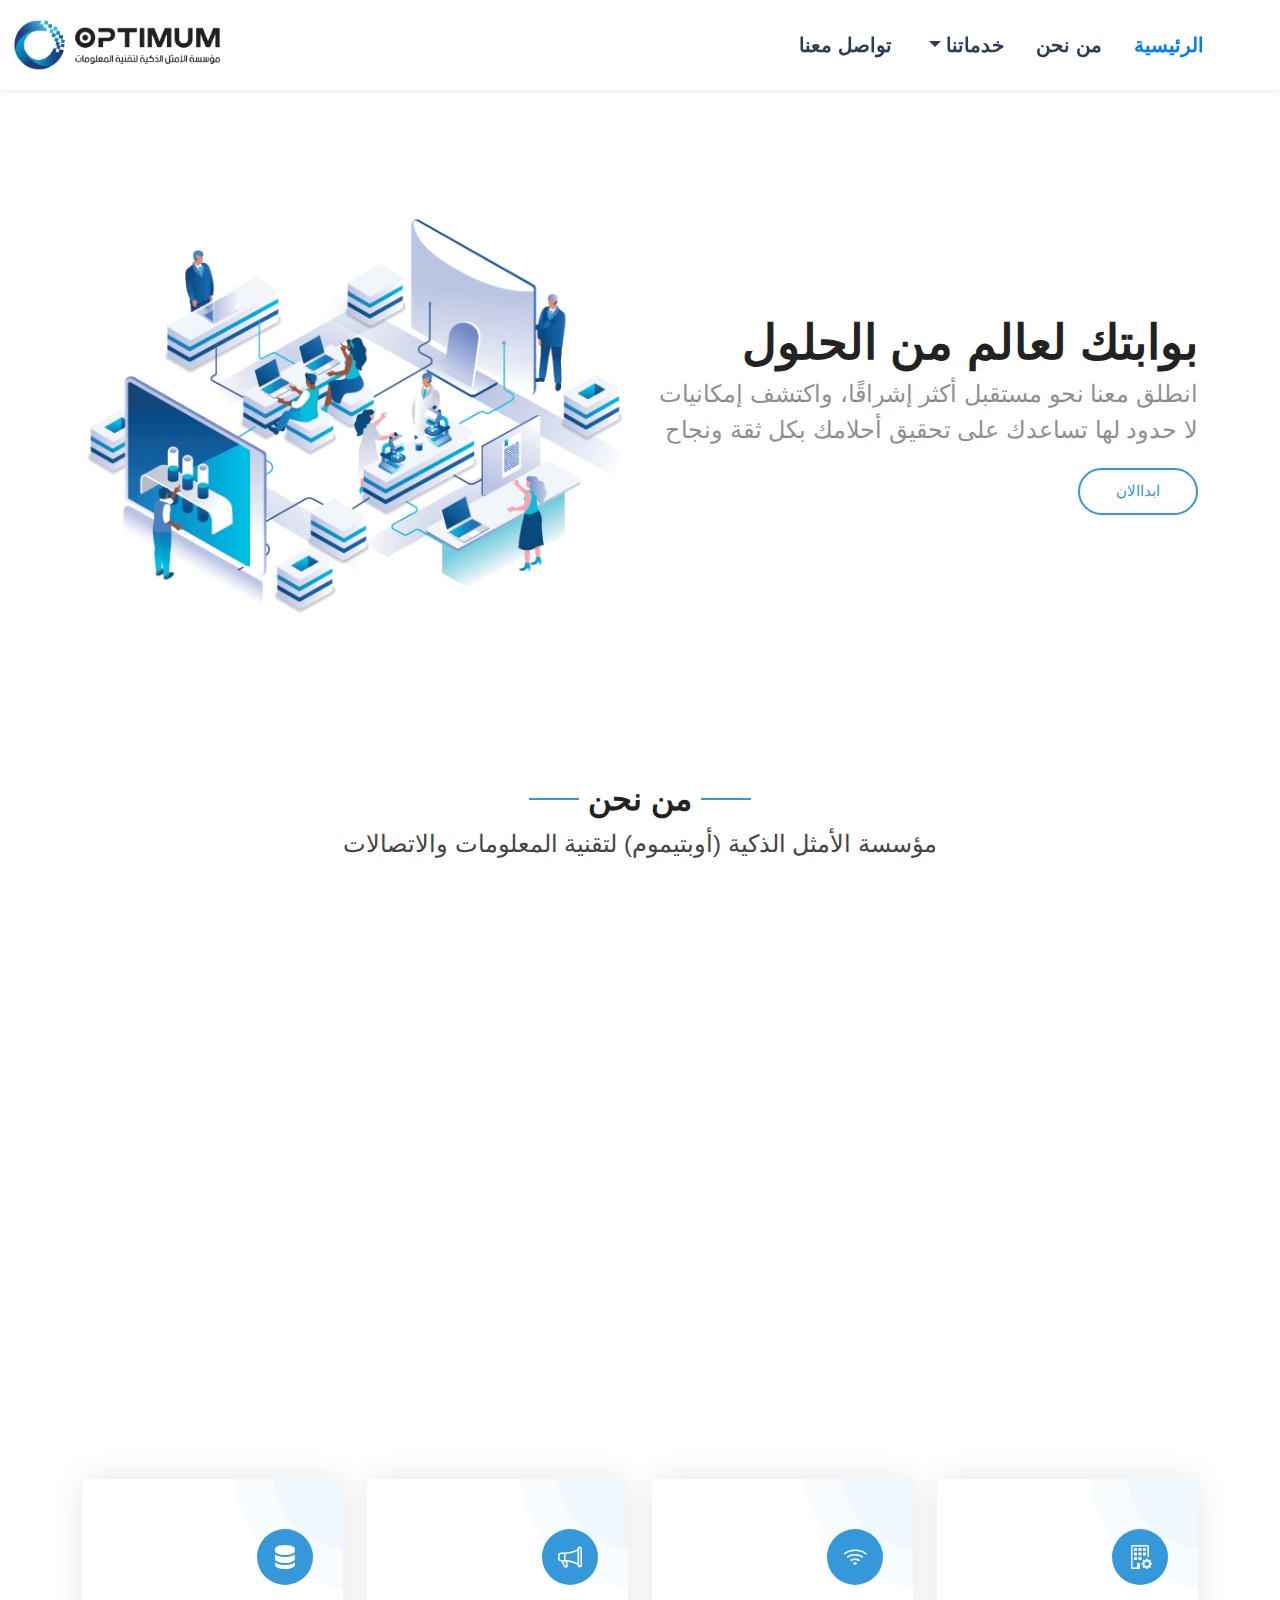
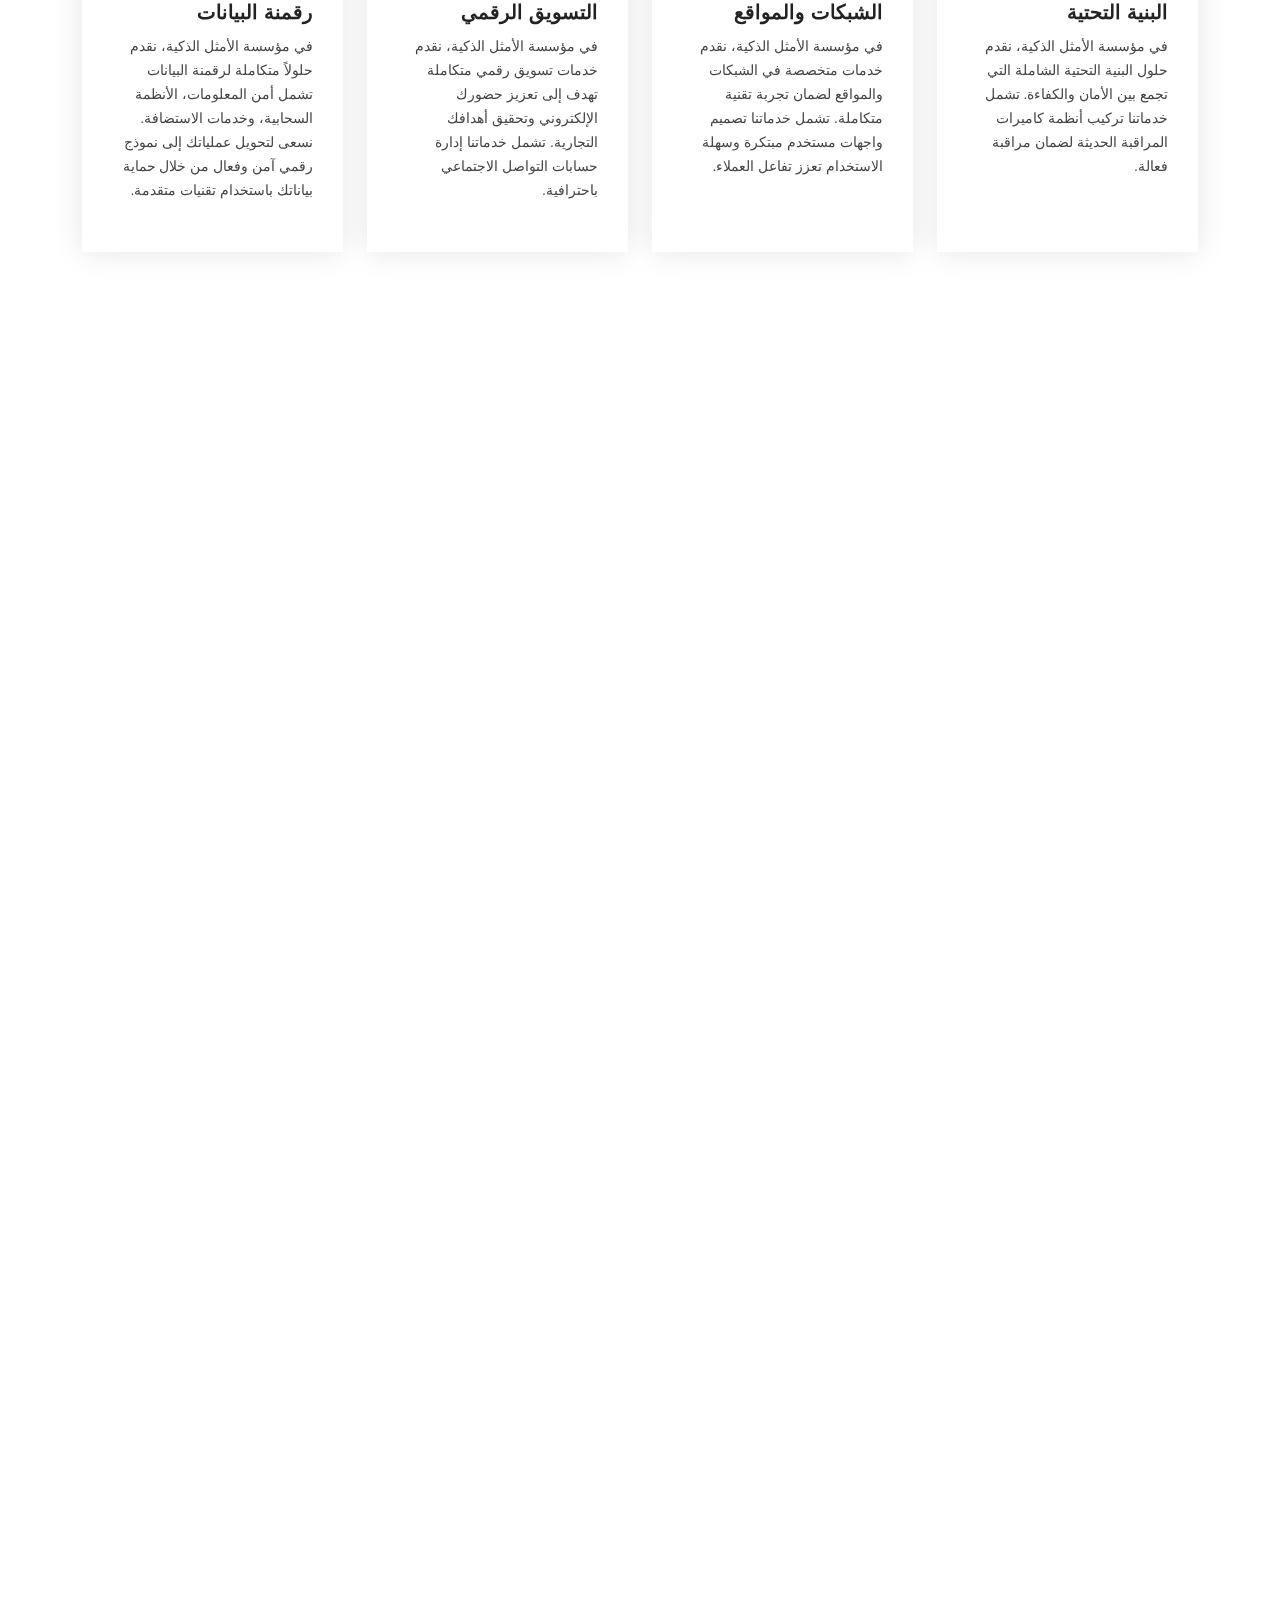
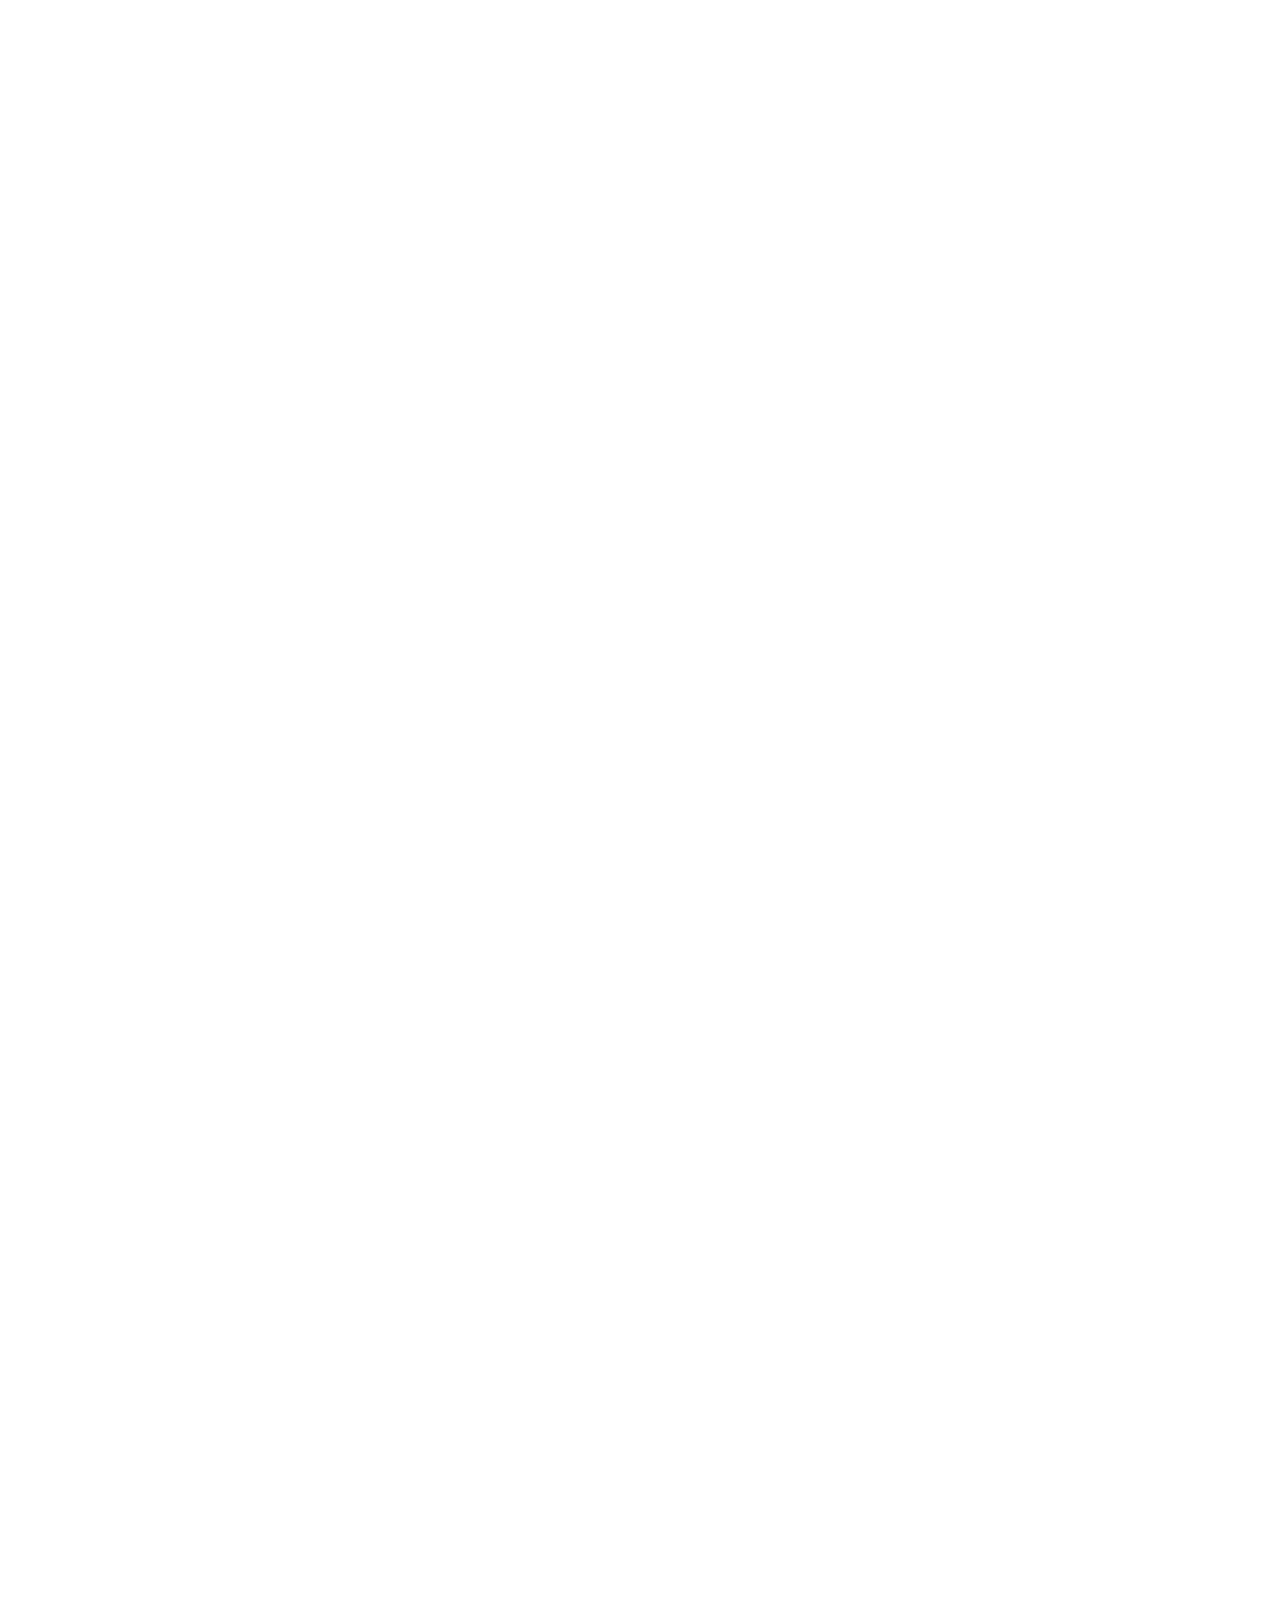
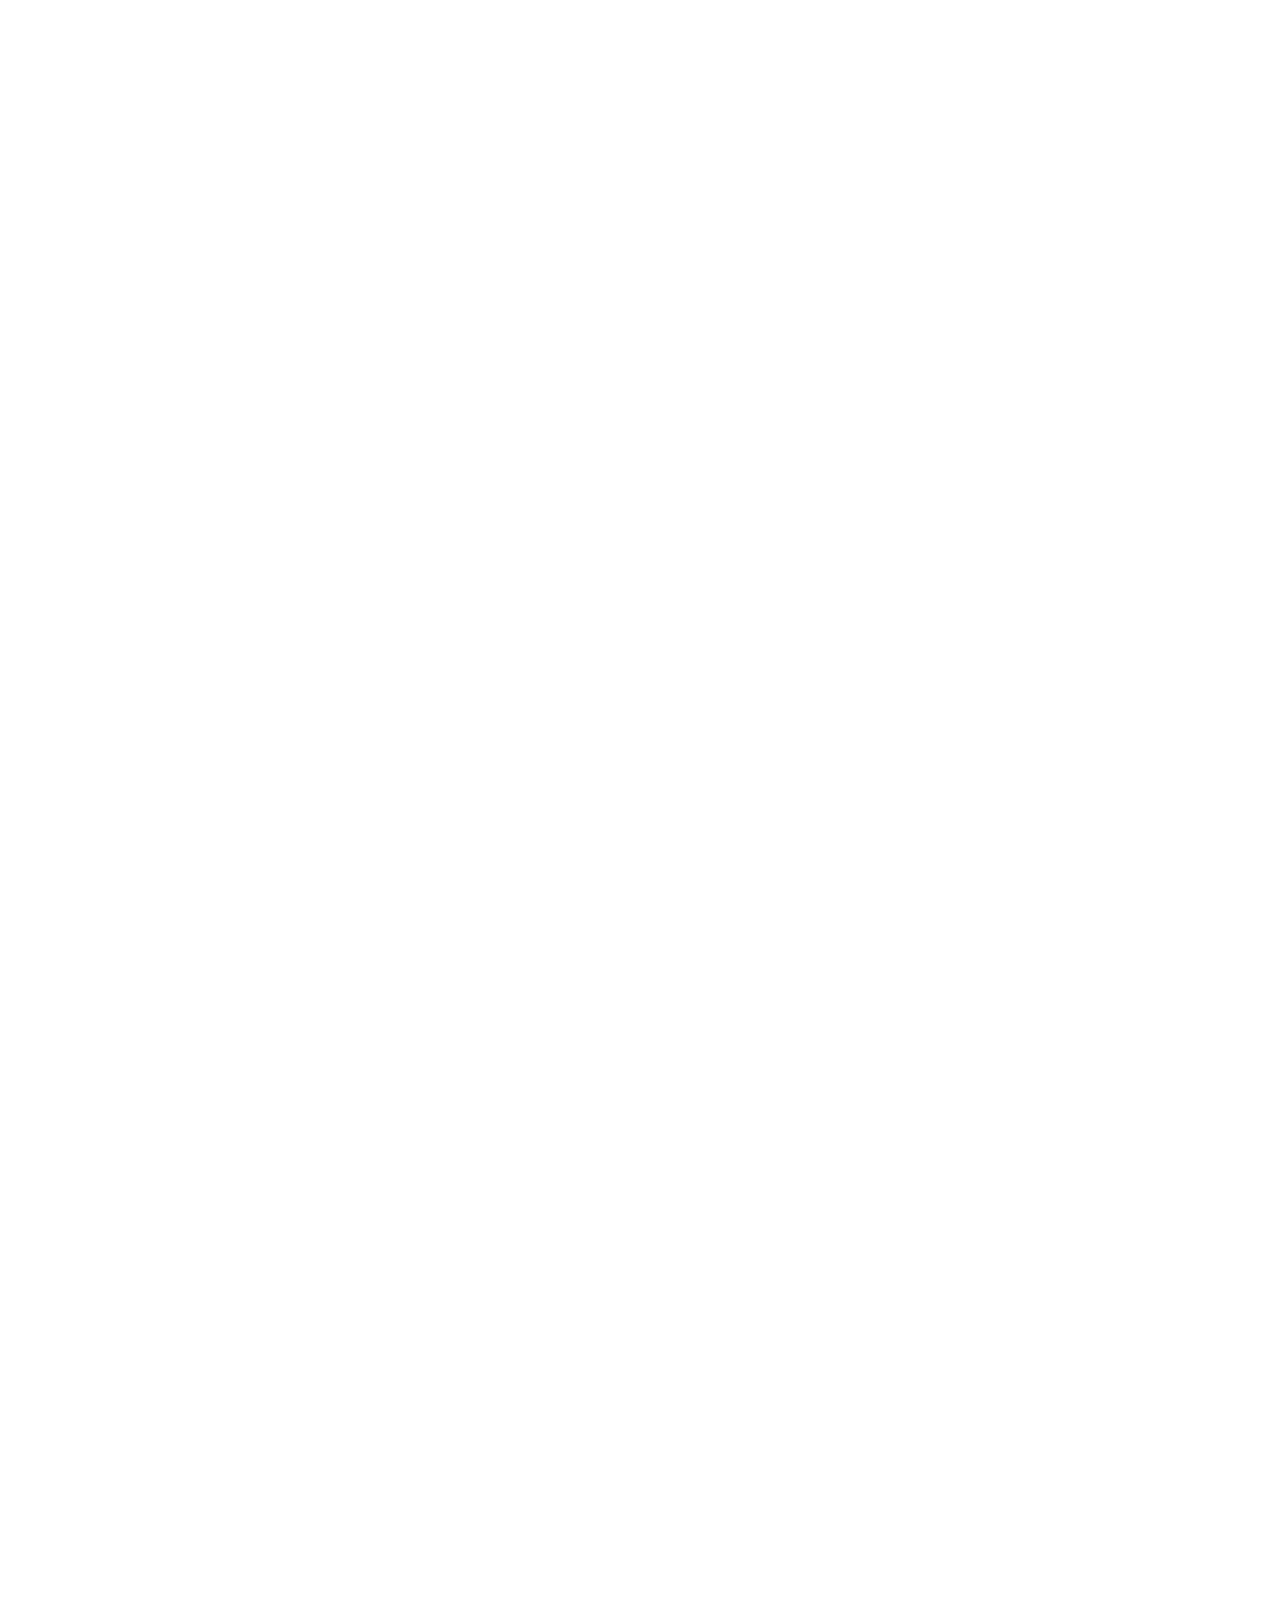
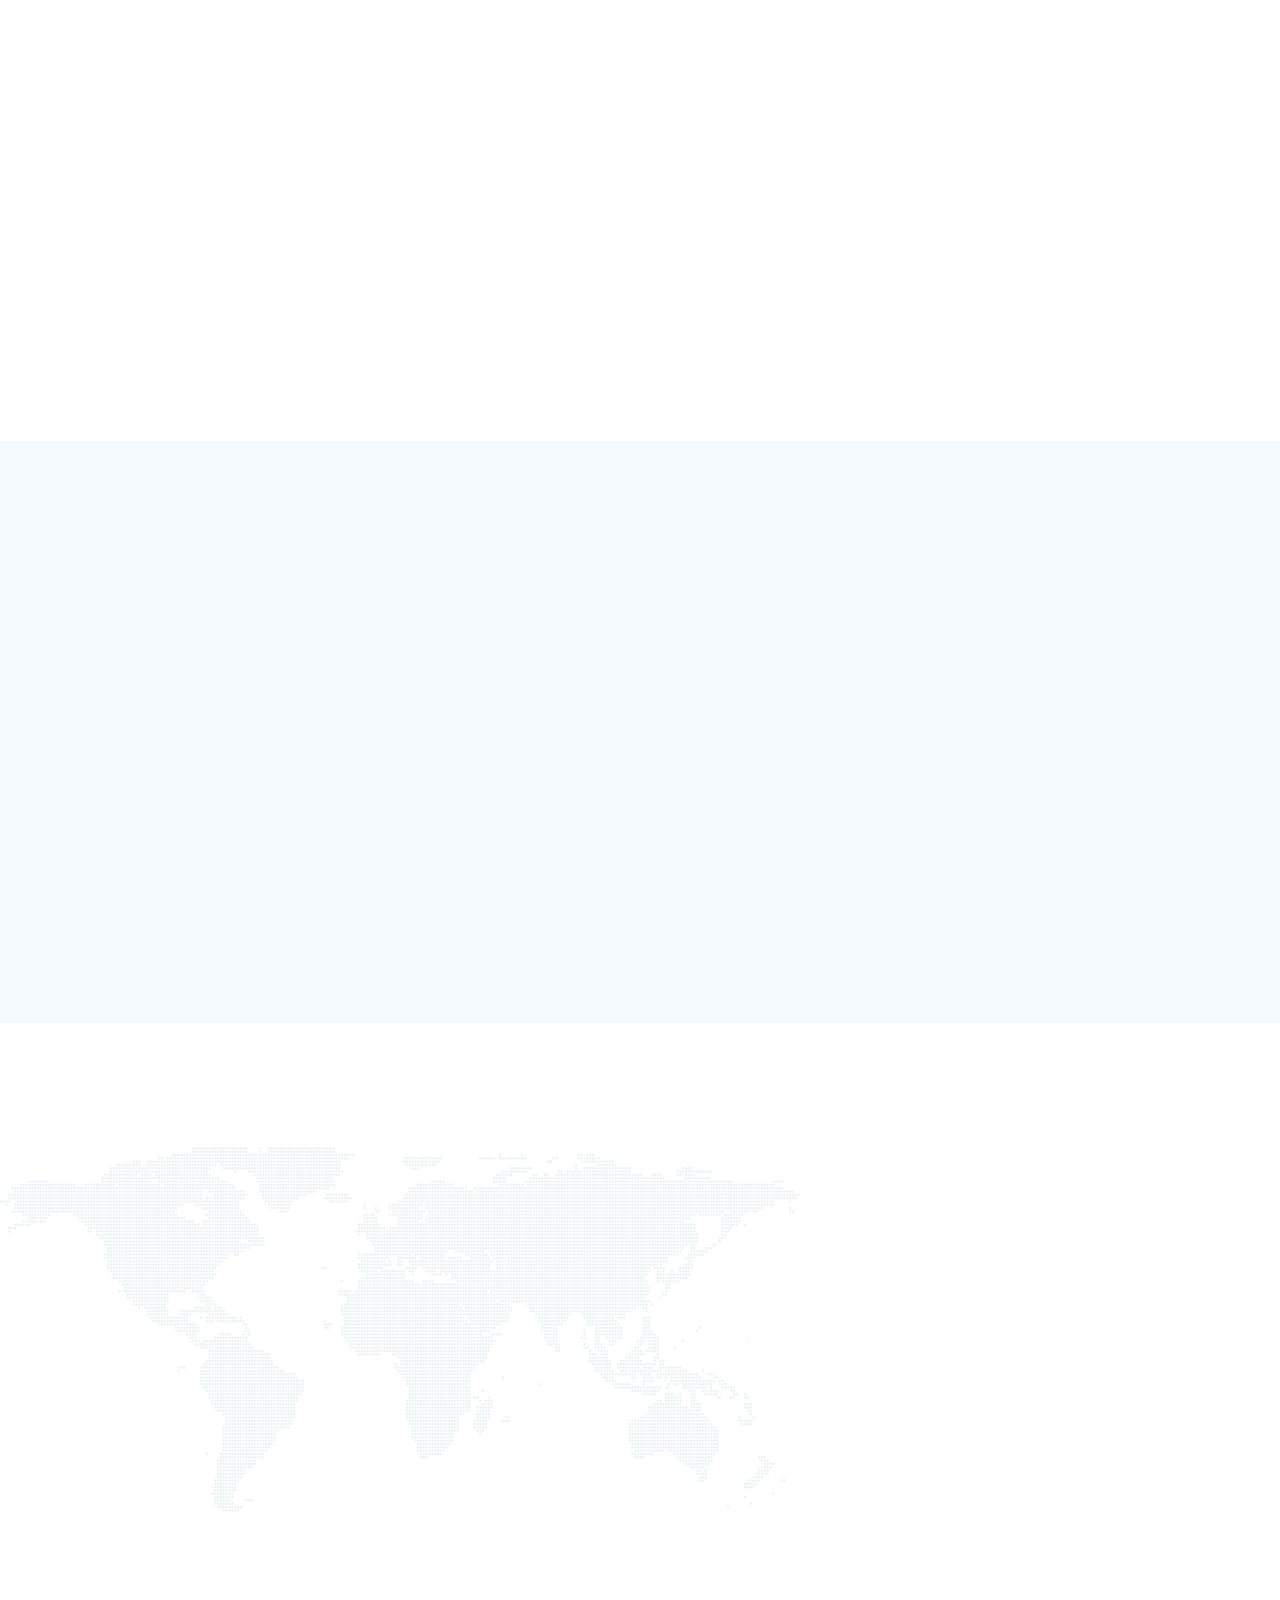
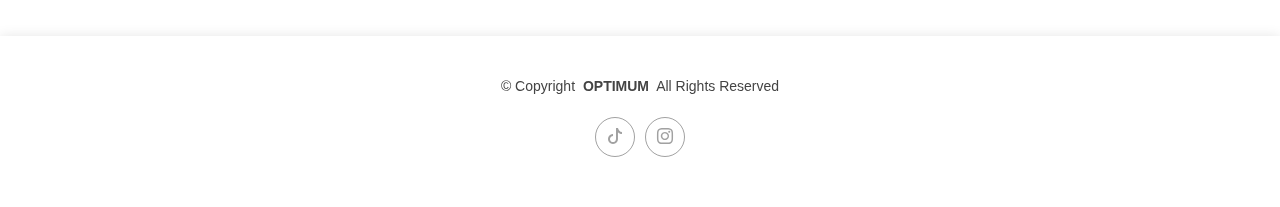
==== commit 9edef90a: "first commit" ====
--- a/index.html
+++ b/index.html
@@ -12,6 +12,7 @@
     <link href="assets/img/apple-touch-icon.png" rel="apple-touch-icon" />
 
     <!-- Fonts -->
+    
     <link href="https://fonts.googleapis.com" rel="preconnect" />
     <link href="https://fonts.gstatic.com" rel="preconnect" crossorigin />
     <link
@@ -51,7 +52,7 @@
 
   <body class="index-page "data-bs-spy="scroll" data-bs-target="#navbar">
   
-    <nav class="navbar navbar-expand-lg bg-white shadow-sm sticky-top">
+    <nav class="navbar navbar-expand-lg bg-white shadow-sm sticky-top" id="navbar">
       <div class="container-fluid">
         <!-- Logo -->
         <a class="navbar-brand" href="#">
@@ -84,7 +85,7 @@
               <ul class="dropdown-menu dropdown-menu-end">
                 <!--iNFUSTUC-->
                 <li class="dropstart">
-                  <a class="dropdown-item dropdown-toggle" data-bs-toggle="dropdown">
+                  <a class="dropdown-item dropdown-toggle" data-bs-toggle="dropdown" href="#">
                     البنية التحتية
                   </a>
                   <ul class="dropdown-menu">
@@ -129,7 +130,7 @@
 
                 <!-- Data Digitization Submenu -->
                 <li class="dropstart">
-                  <a class="dropdown-item dropdown-toggle" data-bs-toggle="dropdown">
+                  <a class="dropdown-item dropdown-toggle" data-bs-toggle="dropdown" href="#">
                     رقمنة البيانات
                   </a>
                   <ul class="dropdown-menu">
@@ -147,7 +148,7 @@
     
             <!-- Contact -->
             <li class="nav-item me-3">
-              <a class="nav-link active" aria-current="page" href="#contact">اتصل بنا</a>
+              <a class="nav-link active" aria-current="page" href="#contact">تواصل معنا  </a>
             </li>
           </ul>
         </div>
@@ -175,6 +176,29 @@
       });
       </script>
 
+      <script>
+        document.addEventListener("DOMContentLoaded", function () {
+    // Select the "Services" dropdown link
+    let servicesLink = document.querySelector('.nav-link[href="#services"]'); 
+
+    if (servicesLink) {
+        servicesLink.addEventListener('click', function () {
+            // 🚀 Instantly trigger all AOS animations when "Services" is clicked
+            document.querySelectorAll('[data-aos]').forEach(el => {
+                el.classList.add('aos-animate');
+            });
+
+            // Reinitialize AOS to ensure animations work smoothly
+            setTimeout(() => {
+                AOS.refreshHard();
+            }, 500);
+        });
+    }
+
+  
+});
+
+      </script>
 
     <script>
 document.addEventListener("DOMContentLoaded", function () {
@@ -277,6 +301,10 @@
   padding: 15px 0;
 }
 
+.card {
+    scroll-margin-top: 100px; /* Adjust based on navbar height */
+}
+
 .navbar-brand img {
   height: 50px;
   width: auto;
@@ -415,8 +443,8 @@
             </div>
             <div class="col text-end d-flex flex-column justify-content-center">
               <h1>بوابتك لعالم من الحلول</h1>
-              <p class="py-6">انطلق معنا نحو مستقبل أكثر إشراقًا، واكتشف إمكانيات لا حدود لها تساعدك على تحقيق أحلامك بكل ثقة ونجاح</p>
-              <a href="#" class="btn-get-started align-self-end">ابداالان</a>
+              <p class="py-6" style="font-size: 24px;">انطلق معنا نحو مستقبل أكثر إشراقًا، واكتشف إمكانيات لا حدود لها تساعدك على تحقيق أحلامك بكل ثقة ونجاح</p>
+              <a href="#aboutt" class="btn-get-started align-self-end">ابداالان</a>
           </div>
         
           </div>
@@ -443,7 +471,7 @@
   <!-- Section Title -->
   <div class="container section-title" data-aos="fade-up">
     <h2> من نحن </h2>
-    <p>مؤسسة الأمثل الذكية (أوبتيموم) لتقنية المعلومات والاتصالات</p>
+    <p style="font-size: 24px;">مؤسسة الأمثل الذكية (أوبتيموم) لتقنية المعلومات والاتصالات</p>
   </div><!-- End Section Title -->
 
   <div class="container">
@@ -455,7 +483,7 @@
         <p>
           نحن شركة رائدة في تقديم خدمات متكاملة لأصحاب الأعمال والشركات، بداية من البنية التحتية إلى التسويق الرقمي، الحلول الأمنية، الشبكات، ورقمنة البيانات.
         </p>
-        <a href="#" class="about-btn align-self-center align-self-xl-start"><span>اعرف المزيد</span> <i class="bi bi-chevron-left"></i></a>
+        <a href="#services" class="about-btn align-self-center align-self-xl-start"><span>اعرف المزيد</span> <i class="bi bi-chevron-left"></i></a>
       </div>
 
       <div class="col-xl-7" data-aos="fade-up" data-aos-delay="200">
@@ -464,14 +492,14 @@
           <div class="col-md-6 icon-box position-relative">
             <i class="bi bi-eye"></i> <!-- Represents vision -->
             <h4><a  class="stretched-link"> رؤيتنا</a></h4>
-            <p>ان نكون الشركة الرائدة والمفضلة في تقديم حلول التحول الرقمي والخدمات التقنية المتكاملة مع التوسع في الآسواق الناشئة وتقديم قيمة استثنائية لشركائنا وعملائنا</p>
+            <p style="font-size: 18px;">ان نكون الشركة الرائدة والمفضلة في تقديم حلول التحول الرقمي والخدمات التقنية المتكاملة مع التوسع في الآسواق الناشئة وتقديم قيمة استثنائية لشركائنا وعملائنا</p>
           </div><!-- Icon-Box -->
 
           <div class="col-md-6 icon-box position-relative">
             <i class="bi bi-chat-text"></i> <!-- يرمز للتواصل والرسالة النصية -->
 
             <h4><a  class="stretched-link">رسالتنا </a></h4>
-            <p>تمكين عملائنا من تحقيق أهدافهم التقنية والتسويقية من خلال تقديم خدمات متكاملة وشاملة تعتمد على الابتكار ,الجودة, والتقنيات الحديثة مع التركيز على دعم التحول الرقمي والمساهمة في بناء بيئة مستدامة</p>
+            <p style="font-size: 18px;">تمكين عملائنا من تحقيق أهدافهم التقنية والتسويقية من خلال تقديم خدمات متكاملة وشاملة تعتمد على الابتكار ,الجودة, والتقنيات الحديثة مع التركيز على دعم التحول الرقمي والمساهمة في بناء بيئة مستدامة</p>
           </div><!-- Icon-Box -->
 
        
@@ -488,52 +516,61 @@
 </section><!-- /About Section -->
 
 
-<section id="services" class="services section">
-  <div class="container">
-      <div class="row gy-4">
-          <div class="col-xl-3 col-md-6">
-              <div class="service-item service-digitization" dir="rtl">
-                <i class="bi bi-server"></i>
-                  <h4><a href="#digitization-section">رقمنة البيانات</a></h4>
-                  <p>
-                      في مؤسسة الأمثل الذكية، نقدم حلولاً متكاملة لرقمنة البيانات تشمل أمن المعلومات، الأنظمة السحابية، وخدمات الاستضافة. نسعى لتحويل عملياتك إلى نموذج رقمي آمن وفعال من خلال حماية بياناتك باستخدام تقنيات متقدمة.
-                  </p>
-              </div>
-          </div>
-
-          <div class="col-xl-3 col-md-6">
-              <div class="service-item service-marketing" dir="rtl">
-                  
-                  <i class="bi bi-megaphone "></i>
-                  <h4><a href="#marketing-section">التسويق الرقمي</a></h4>
-                  <p>
-                      في مؤسسة الأمثل الذكية، نقدم خدمات تسويق رقمي متكاملة تهدف إلى تعزيز حضورك الإلكتروني وتحقيق أهدافك التجارية. تشمل خدماتنا إدارة حسابات التواصل الاجتماعي باحترافية.
-                  </p>
-              </div>
-          </div>
-
-          <div class="col-xl-3 col-md-6">
-              <div class="service-item service-networks" dir="rtl">
-                  <i class="bi bi-wifi"></i>
-                  <h4><a href="#networks-section">الشبكات والمواقع</a></h4>
-                  <p>
-                      في مؤسسة الأمثل الذكية، نقدم خدمات متخصصة في الشبكات والمواقع لضمان تجربة تقنية متكاملة. تشمل خدماتنا تصميم واجهات مستخدم مبتكرة وسهلة الاستخدام تعزز تفاعل العملاء.
-                  </p>
-              </div>
-          </div>
-
-          <div class="col-xl-3 col-md-6">
-              <div class="service-item service-infrastructure" dir="rtl">
-                <i class="bi bi-building-gear"></i>
-                  <h4><a href="#infrastructure-section">البنية التحتية</a></h4>
-                  <p>
-                      في مؤسسة الأمثل الذكية، نقدم حلول البنية التحتية الشاملة التي تجمع بين الأمان والكفاءة. تشمل خدماتنا تركيب أنظمة كاميرات المراقبة الحديثة لضمان مراقبة فعالة.
-                  </p>
-              </div>
-          </div>
+  <!-- Services Section -->
+  <section id="services" class="services section">
+       <!-- Section Title -->
+       <div class="container section-title" data-aos="fade-up">
+        <h2>خدماتنا</h2>
+        <p style="font-size: 24px;">
+          في مؤسسة الأمثل الذكية، نقدم مجموعة متكاملة من الخدمات التي تركز على
+          تحقيق أعلى مستويات الجودة والتميز لعملائنا 
+        </p>
       </div>
-  </div>
-</section>
+    <div class="container">
+        <div class="row gy-4">
+            <div class="col-xl-3 col-md-6">
+                <div class="service-item service-digitization" dir="rtl">
+                  <i class="bi bi-server"></i>
+                    <h4><a href="#digitization-section">رقمنة البيانات</a></h4>
+                    <p>
+                        في مؤسسة الأمثل الذكية، نقدم حلولاً متكاملة لرقمنة البيانات تشمل أمن المعلومات، الأنظمة السحابية، وخدمات الاستضافة. نسعى لتحويل عملياتك إلى نموذج رقمي آمن وفعال من خلال حماية بياناتك باستخدام تقنيات متقدمة.
+                    </p>
+                </div>
+            </div>
+  
+            <div class="col-xl-3 col-md-6">
+                <div class="service-item service-marketing" dir="rtl">
+                    
+                    <i class="bi bi-megaphone "></i>
+                    <h4><a href="#marketing-section">التسويق الرقمي</a></h4>
+                    <p>
+                        في مؤسسة الأمثل الذكية، نقدم خدمات تسويق رقمي متكاملة تهدف إلى تعزيز حضورك الإلكتروني وتحقيق أهدافك التجارية. تشمل خدماتنا إدارة حسابات التواصل الاجتماعي باحترافية.
+                    </p>
+                </div>
+            </div>
+  
+            <div class="col-xl-3 col-md-6">
+                <div class="service-item service-networks" dir="rtl">
+                    <i class="bi bi-wifi"></i>
+                    <h4><a href="#networks-section">الشبكات والمواقع</a></h4>
+                    <p>
+                        في مؤسسة الأمثل الذكية، نقدم خدمات متخصصة في الشبكات والمواقع لضمان تجربة تقنية متكاملة. تشمل خدماتنا تصميم واجهات مستخدم مبتكرة وسهلة الاستخدام تعزز تفاعل العملاء.
+                    </p>
+                </div>
+            </div>
+  
+            <div class="col-xl-3 col-md-6">
+                <div class="service-item service-infrastructure" dir="rtl">
+                  <i class="bi bi-building-gear"></i>
+                    <h4><a href="#infrastructure-section">البنية التحتية</a></h4>
+                    <p>
+                        في مؤسسة الأمثل الذكية، نقدم حلول البنية التحتية الشاملة التي تجمع بين الأمان والكفاءة. تشمل خدماتنا تركيب أنظمة كاميرات المراقبة الحديثة لضمان مراقبة فعالة.
+                    </p>
+                </div>
+            </div>
+        </div>
+    </div>
+  </section>
 
  <!-- Custom Styles for All Sections -->
 <style>
@@ -759,8 +796,10 @@
         backdrop-filter: blur(10px);
         border-radius: 15px;
         transition: all 0.3s ease;
+        font-size: 18px;
     }
 
+ 
     /* Networks Section */
     .networks-section {
         background-color: #0a2540;
@@ -775,6 +814,7 @@
         backdrop-filter: blur(10px);
         border-radius: 20px;
         color: white;
+        font-size: 18px;
     }
 
     /* Marketing Section */
@@ -788,6 +828,7 @@
         border-radius: 30px;
         overflow: hidden;
         transition: all 0.3s ease;
+        font-size: 18px;
     }
 
     /* Digitization Section */
@@ -802,6 +843,7 @@
         background: white;
         border-radius: 20px;
         box-shadow: 0 5px 15px rgba(0, 0, 0, 0.05);
+        font-size: 18px;
     }
 
     /* Hover Effects */
@@ -817,6 +859,11 @@
         transition: all 0.3s ease;
         gap: 0.5rem;
     }
+
+    .section-title-wrapper p {
+      margin-top: -50px !important;
+    padding-bottom: 19px;
+    }
 </style>
 
 
@@ -826,52 +873,56 @@
       <div class="section-title-wrapper">
           <i class="bi bi-building-gear section-icon text-primary"></i>
           <h2 class="section-title mb-3">البنية التحتية</h2>
-          <p class="lead text-muted">حلول متكاملة للبنية التحتية تجمع بين الأمان والكفاءة</p>
+          <p class="lead text-muted" style="font-size: 24px;">حلول متكاملة للبنية التحتية تجمع بين الأمان والكفاءة</p>
       </div>
-
+      
       <div class="row g-4 mb-3 text-end">
-          <!-- Surveillance Cameras -->
-          <div class="col-lg-4 col-md-6" id="surveillance-section" data-aos="fade-up" data-aos-delay="100">
-              <div class="card h-100">
-                  <div class="card-body">
-                      <div class="d-flex align-items-center mb-4">
-                          <i class="bi bi-camera-video-fill fs-2 text-primary"></i>
-                          <h4 class="card-title mb-0 me-3">كاميرات المراقبة</h4>
-                      </div>
-                      <div class="list-check-item">
-                          <i class="bi bi-check-circle-fill text-success"></i>
-                          <span>كاميرات عالية الدقة بتقنية 4K</span>
-                      </div>
-                      <div class="list-check-item">
-                          <i class="bi bi-check-circle-fill text-success"></i>
-                          <span>تسجيل على مدار 24 ساعة</span>
-                      </div>
-                      <div class="list-check-item">
-                          <i class="bi bi-check-circle-fill text-success"></i>
-                          <span>تخزين سحابي آمن</span>
-                      </div>
-                  </div>
-              </div>
-          </div>
+       <!-- Surveillance Cameras -->
+<!-- Surveillance Cameras -->
+<div class="col-lg-4 col-md-6" id="surveillance-section" data-aos="fade-up" data-aos-delay="100">
+  <div class="card h-100 bg-white text-dark surveillance-card">
+      <div class="card-bg"></div>
+      <div class="card-body position-relative">
+          <div class="d-flex align-items-center mb-4">
+              <i class="bi bi-camera-video-fill fs-2 text-primary"></i>
+              <h4 class="card-title mb-0 me-3">كاميرات المراقبة</h4>
+          </div>
+          <div class="list-check-item">
+              <i class="bi bi-check-circle-fill text-primary"></i>
+              <span>كاميرات عالية الدقة بتقنية 4K</span>
+          </div>
+          <div class="list-check-item">
+              <i class="bi bi-check-circle-fill text-primary"></i>
+              <span>تسجيل على مدار 24 ساعة</span>
+          </div>
+          <div class="list-check-item">
+              <i class="bi bi-check-circle-fill text-primary"></i>
+              <span>تخزين سحابي آمن</span>
+          </div>
+      </div>
+  </div>
+</div>
+    
 
           <!-- Security-Door -->
           <div class="col-lg-4 col-md-6" id="Security-Door" data-aos="fade-up" data-aos-delay="200">
-              <div class="card h-100">
-                  <div class="card-body">
+              <div class="card h-100 bg-white text-dark Security-card">
+                <div class="card-bg"></div>
+                  <div class="card-body position-relative">
                       <div class="d-flex align-items-center mb-4">
                           <i class="bi bi-shield-lock-fill fs-2 text-primary"></i>
                           <h4 class="card-title mb-0 me-3">  البوابات الامنية</h4>
                       </div>
                       <div class="list-check-item">
-                          <i class="bi bi-check-circle-fill text-success"></i>
+                          <i class="bi bi-check-circle-fill text-primary"></i>
                           <span>بصمة الأصابع والوجه</span>
                       </div>
                       <div class="list-check-item">
-                          <i class="bi bi-check-circle-fill text-success"></i>
+                          <i class="bi bi-check-circle-fill text-primary"></i>
                           <span>بطاقات ذكية</span>
                       </div>
                       <div class="list-check-item">
-                          <i class="bi bi-check-circle-fill text-success"></i>
+                          <i class="bi bi-check-circle-fill text-primary"></i>
                           <span>تقارير دخول تفصيلية</span>
                       </div>
                   </div>
@@ -888,15 +939,15 @@
                           <h4 class="card-title mb-0 me-3">البنية التحتية</h4>
                       </div>
                       <div class="list-check-item">
-                          <i class="bi bi-check-circle-fill text-success"></i>
+                          <i class="bi bi-check-circle-fill text-primary"></i>
                           <span>الأنظمة الأساسية التي تدعم تشغيل الأعمال والخدمات مثل الشبكات، والخوادم، والأنظمة الأمنية</span>
                       </div>
                       <div class="list-check-item">
-                          <i class="bi bi-check-circle-fill text-success"></i>
+                          <i class="bi bi-check-circle-fill text-primary"></i>
                           <span>تحسين أداء النظام من خلال استخدام تقنيات حديثة</span>
                       </div>
                       <div class="list-check-item">
-                          <i class="bi bi-check-circle-fill text-success"></i>
+                          <i class="bi bi-check-circle-fill text-primary"></i>
                           <span> ضمان الاستدامة والكفاءة في توفير الخدمات والموارد </span>
                       </div>
                   </div>
@@ -915,15 +966,15 @@
                       <h4 class="card-title mb-0 me-3">نظام إدارة المباني (BMS) </h4>
                   </div>
                   <div class="list-check-item">
-                      <i class="bi bi-check-circle-fill text-success"></i>
+                      <i class="bi bi-check-circle-fill text-primary"></i>
                       <span>    مراقبة وتحكم في الأنظمة المختلفة مثل الإضاءة، التكييف، والأمن</span>
                   </div>
                   <div class="list-check-item">
-                      <i class="bi bi-check-circle-fill text-success"></i>
+                      <i class="bi bi-check-circle-fill text-primary"></i>
                       <span> تحسين كفاءة الطاقة وتقليل التكاليف التشغيلية   </span>
                   </div>
                   <div class="list-check-item">
-                      <i class="bi bi-check-circle-fill text-success"></i>
+                      <i class="bi bi-check-circle-fill text-primary"></i>
                       <span>  توفير بيئة مريحة وآمنة للمستخدمين عبر التحكم الذكي</span>
                   </div>
               </div>
@@ -938,15 +989,15 @@
                     <h4 class="card-title mb-0 me-3"> التحكم الذكي بالمنازل</h4>
                 </div>
                 <div class="list-check-item">
-                    <i class="bi bi-check-circle-fill text-success"></i>
+                    <i class="bi bi-check-circle-fill text-primary"></i>
                     <span>    إدارة الإضاءة، والتكييف، والأجهزة الكهربائية عن بعد</span>
                 </div>
                 <div class="list-check-item">
-                    <i class="bi bi-check-circle-fill text-success"></i>
+                    <i class="bi bi-check-circle-fill text-primary"></i>
                     <span>تحسين استهلاك الطاقة من خلال أنظمة ذكية    </span>
                 </div>
                 <div class="list-check-item">
-                    <i class="bi bi-check-circle-fill text-success"></i>
+                    <i class="bi bi-check-circle-fill text-primary"></i>
                     <span>  تكامل مع الأجهزة المحمولة لسهولة التحكم والمراقبة</span>
                 </div>
             </div>
@@ -962,15 +1013,15 @@
                   <h4 class="card-title mb-0 me-3">الأجهزة البيومترية</h4>
               </div>
               <div class="list-check-item">
-                  <i class="bi bi-check-circle-fill text-success"></i>
+                  <i class="bi bi-check-circle-fill text-primary"></i>
                   <span>    تحديد الهوية باستخدام الخصائص البيولوجية مثل بصمات الأصابع أو ملامح الوجه  </span>
               </div>
               <div class="list-check-item">
-                  <i class="bi bi-check-circle-fill text-success"></i>
+                  <i class="bi bi-check-circle-fill text-primary"></i>
                   <span> تعزيز الأمان من خلال التحقق الفريد والموثوق</span>
               </div>
               <div class="list-check-item">
-                  <i class="bi bi-check-circle-fill text-success"></i>
+                  <i class="bi bi-check-circle-fill text-primary"></i>
                   <span>  تطبيقات في الحضور والانصراف، التحكم في الوصول، وتسجيل الدخول
                   </span>
               </div>
@@ -989,7 +1040,7 @@
       <div class="section-title-wrapper">
           <i class="bi bi-diagram-3 section-icon text-info"></i>
           <h2 class="section-title mb-3 text-white">الشبكات والمواقع</h2>
-          <p class="lead opacity-75">حلول شبكات متطورة وتصميم مواقع احترافية</p>
+          <p class="lead opacity-75" style="font-size: 24px;">حلول شبكات متطورة وتصميم مواقع احترافية</p>
       </div>
       <!--Row 1-->
       <div class="row g-4 mb-3">
@@ -1132,7 +1183,7 @@
       <div class="section-title-wrapper">
           <i class="bi bi-megaphone section-icon text-danger"></i>
           <h2 class="section-title mb-3">التسويق الرقمي</h2>
-          <p class="lead">استراتيجيات تسويقية مبتكرة لنمو أعمالك</p>
+          <p class="lead" style="font-size: 24px;">استراتيجيات تسويقية مبتكرة لنمو أعمالك</p>
       </div>
 
       <div class="row g-4">
@@ -1371,7 +1422,7 @@
 <div class="section-title-wrapper">
 <i class="bi bi-database-fill section-icon text-primary"></i>
 <h2 class="section-title mb-3" data-aos="fade-up">رقمنة البيانات</h2>
-<p class="lead text-muted">حلول متكاملة لتحويل وحماية بياناتك الرقمية</p>
+<p class="lead text-muted" style="font-size: 24px;">حلول متكاملة لتحويل وحماية بياناتك الرقمية</p>
 </div>
 
 <div class="row g-4">
@@ -1451,102 +1502,112 @@
 </div>
 </section>
 
-
-      <!-- Stats Section -->
-      <section id="stats" class="stats section">
-        <div class="container" data-aos="fade-up" data-aos-delay="100">
-          <div class="row gy-4 align-items-center">
-            <div class="col-lg-5">
-              <img src="assets/img/stats-img.svg" alt="" class="img-fluid" />
-            </div>
-
-            <div class="col-lg-7">
-              <div class="row gy-4">
-                <div class="col-lg-6">
-                  <div class="stats-item d-flex">
-                    <i class="bi bi-emoji-smile flex-shrink-0"></i>
-                    <div>
-                      <span
-                        data-purecounter-start="0"
-                        data-purecounter-end="232"
-                        data-purecounter-duration="1"
-                        class="purecounter"
-                      ></span>
-                      <p>
-                        <strong>Happy Clients</strong>
-                        <span>consequuntur quae</span>
-                      </p>
-                    </div>
-                  </div>
-                </div>
-                <!-- End Stats Item -->
-
-                <div class="col-lg-6">
-                  <div class="stats-item d-flex">
-                    <i class="bi bi-journal-richtext flex-shrink-0"></i>
-                    <div>
-                      <span
-                        data-purecounter-start="0"
-                        data-purecounter-end="521"
-                        data-purecounter-duration="1"
-                        class="purecounter"
-                      ></span>
-                      <p>
-                        <strong>Projects</strong>
-                        <span>adipisci atque cum quia aut</span>
-                      </p>
-                    </div>
-                  </div>
-                </div>
-                <!-- End Stats Item -->
-
-                <div class="col-lg-6">
-                  <div class="stats-item d-flex">
-                    <i class="bi bi-headset flex-shrink-0"></i>
-                    <div>
-                      <span
-                        data-purecounter-start="0"
-                        data-purecounter-end="1453"
-                        data-purecounter-duration="1"
-                        class="purecounter"
-                      ></span>
-                      <p>
-                        <strong>Hours Of Support</strong>
-                        <span>aut commodi quaerat</span>
-                      </p>
-                    </div>
-                  </div>
-                </div>
-                <!-- End Stats Item -->
-
-                <div class="col-lg-6">
-                  <div class="stats-item d-flex">
-                    <i class="bi bi-people flex-shrink-0"></i>
-                    <div>
-                      <span
-                        data-purecounter-start="0"
-                        data-purecounter-end="32"
-                        data-purecounter-duration="1"
-                        class="purecounter"
-                      ></span>
-                      <p>
-                        <strong>Hard Workers</strong>
-                        <span>rerum asperiores dolor</span>
-                      </p>
-                    </div>
-                  </div>
-                </div>
-                <!-- End Stats Item -->
-              </div>
-            </div>
-          </div>
+<!-- قسم الإحصائيات -->
+<section id="stats" class="stats section">
+  <div class="container" data-aos="fade-up" data-aos-delay="100">
+    <div class="row gy-4 align-items-center">
+      <div class="col-lg-5">
+        <img src="assets/img/stats-img.svg" alt="إحصائياتنا" class="img-fluid" />
+      </div>
+
+      <div class="col-lg-7">
+        <div class="row gy-4">
+          <!-- شركاء النجاح -->
+          <div class="col-lg-6">
+            <div class="stats-item d-flex">
+              <i class="bi bi-people flex-shrink-0"></i> <!-- أيقونة الأشخاص المتعاونين -->
+              <div>
+                <span 
+                  data-purecounter-start="0" 
+                  data-purecounter-end="14" 
+                  data-purecounter-duration="1" 
+                  class="purecounter">
+                </span>
+                <p>
+                  <strong style="font-size: 17px;">شركاء النجاح
+                  نتعاون مع نخبة من الشركاء المتميزين</strong>
+                </p>
+              </div>
+            </div>
+          </div>
+          <!-- نهاية عنصر الإحصائيات -->
+
+          <!-- أعمالنا -->
+          <div class="col-lg-6">
+            <div class="stats-item d-flex">
+              <i class="bi bi-briefcase flex-shrink-0"></i> <!-- أيقونة الحقيبة ترمز للأعمال -->
+              <div>
+                <span 
+                  data-purecounter-start="0" 
+                  data-purecounter-end="67" 
+                  data-purecounter-duration="1" 
+                  class="purecounter">
+                </span>
+                <p>
+                  <strong style="font-size: 17px;" >أعمالنا
+                  مشاريع ناجحة تحقق قيمة حقيقية</strong>
+                </p>
+              </div>
+            </div>
+          </div>
+          <!-- نهاية عنصر الإحصائيات -->
+
+          <!-- عملاؤنا -->
+          <div class="col-lg-6">
+            <div class="stats-item d-flex">
+              <i class="bi-star flex-shrink-0"></i> <!-- أيقونة الإعجاب للعملاء السعداء -->
+              <div>
+                <span 
+                  data-purecounter-start="0" 
+                  data-purecounter-end="56" 
+                  data-purecounter-duration="1" 
+                  data-purecounter-suffix="+" 
+                  class="purecounter">
+                </span>
+                <p>
+                  <strong style="font-size: 17px;">عملاؤنا
+                  نفخر بثقة عملائنا ورضاهم</strong>
+                </p>
+              </div>
+            </div>
+          </div>
+          <!-- نهاية عنصر الإحصائيات -->
+
+          <!-- مشاريع تحت التنفيذ -->
+          <div class="col-lg-6">
+            <div class="stats-item d-flex">
+              <i class="bi-rocket flex-shrink-0"></i> <!-- أيقونة المطرقة للمشاريع الجارية -->
+              <div>
+                <span 
+                  data-purecounter-start="0" 
+                  data-purecounter-end="8" 
+                  data-purecounter-duration="1" 
+                  class="purecounter">
+                </span>
+                <p>
+                  <strong style="font-size: 17px;">مشاريع تحت التنفيذ
+                  نواصل الابتكار لتحقيق المزيد من الإنجازات</strong>
+                </p>
+              </div>
+            </div>
+          </div>
+          <!-- نهاية عنصر الإحصائيات -->
         </div>
-      </section>
-      <!-- /Stats Section -->
-
+      </div>
+    </div>
+  </div>
+</section>
+<!-- /قسم الإحصائيات -->
+
+
+<style>
+  .purecounter::after {
+  content: "+";
+}
+</style>
     
 
-     
+<!--      
       <section id="alt-services" class="alt-services section">
         <div class="container" data-aos="fade-up" data-aos-delay="100">
           <div class="row gy-4">
@@ -1642,7 +1703,7 @@
    
           </div>
         </div>
-      </section>
+      </section> -->
 
 
       
@@ -1651,7 +1712,7 @@
         <!-- Section Title -->
         <div class="container section-title" data-aos="fade-up">
           <h2>آراء عملائنا</h2>
-          <p>
+          <p style="font-size: 24px;">
             آراء عملائنا هي أولويتنا! نحن نفخر بتقديم خدماتنا التي تلبي احتياجاتهم وتحقق رضاهم الكامل
           </p>
         </div>
@@ -1733,7 +1794,7 @@
         <!-- Section Title -->
         <div class="container section-title" data-aos="fade-up">
           <h2>تواصل معنا</h2>
-          <p>
+          <p style="font-size: 24px;">
             تواصل معنا الآن للاستفادة من خدماتنا المميزة! نحن هنا لتلبية احتياجاتك وتقديم الحلول التي تفوق توقعاتك
           </p>
         </div>
@@ -1767,7 +1828,7 @@
                 <i class="bi bi-telephone flex-shrink-0"></i>
                 <div>
                   <h3>رقم الهاتف</h3>
-                  <p>+1 5589 55488 55</p>
+                  <p>9200 14839</p>
                 </div>
               </div>
               <!-- End Info Item -->
@@ -1780,7 +1841,7 @@
                 <i class="bi bi-envelope flex-shrink-0"></i>
                 <div>
                   <h3>البريد الإلكتروني</h3>
-                  <p>info@example.com</p>
+                  <p>support@optsmart.net</p>
                 </div>
               </div>
               <!-- End Info Item -->
@@ -1862,15 +1923,13 @@
         <div class="copyright text-center">
           <p>
             © <span>Copyright</span>
-            <strong class="px-1 sitename">Vesperr</strong>
+            <strong class="px-1 sitename">OPTIMUM</strong>
             <span>All Rights Reserved</span>
           </p>
         </div>
         <div class="social-links d-flex justify-content-center">
-          <a href=""><i class="bi bi-twitter-x"></i></a>
-          <a href=""><i class="bi bi-facebook"></i></a>
-          <a href=""><i class="bi bi-instagram"></i></a>
-          <a href=""><i class="bi bi-linkedin"></i></a>
+          <a href="https://www.tiktok.com/@optimumsmart?_t=ZS-8tm1TYvU23k&_r=1" target="_blank"><i class="bi bi-tiktok"></i></a>
+          <a href="https://www.instagram.com/smartoptimum/?igsh=MWl3d2NkZnUzZmpvcA%3D%3D#" target="_blank"><i class="bi bi-instagram"></i></a>
         </div>
         <div class="credits">
 
--- a/assets/css/main.css
+++ b/assets/css/main.css
@@ -11,9 +11,11 @@
 # Help: https://bootstrapmade.com/color-system/
 --------------------------------------------------------------*/
 /* Fonts */
+@import url('https://fonts.googleapis.com/css2?family=Cairo:wght@300;400;700&display=swap');
+
 :root {
-  --default-font: "Roboto",  system-ui, -apple-system, "Segoe UI", Roboto, "Helvetica Neue", Arial, "Noto Sans", "Liberation Sans", sans-serif, "Apple Color Emoji", "Segoe UI Emoji", "Segoe UI Symbol", "Noto Color Emoji";
-  --heading-font: "Raleway",  sans-serif;
+  --default-font: 'Arial', sans-serif;
+  --heading-font: "Arial",  sans-serif;
   --nav-font: "Poppins",  sans-serif;
 }
 
@@ -85,6 +87,7 @@
 h6 {
   color: var(--heading-color);
   font-family: var(--heading-font);
+  font-weight: bold;
 }
 
 /* PHP Email Form Messages
